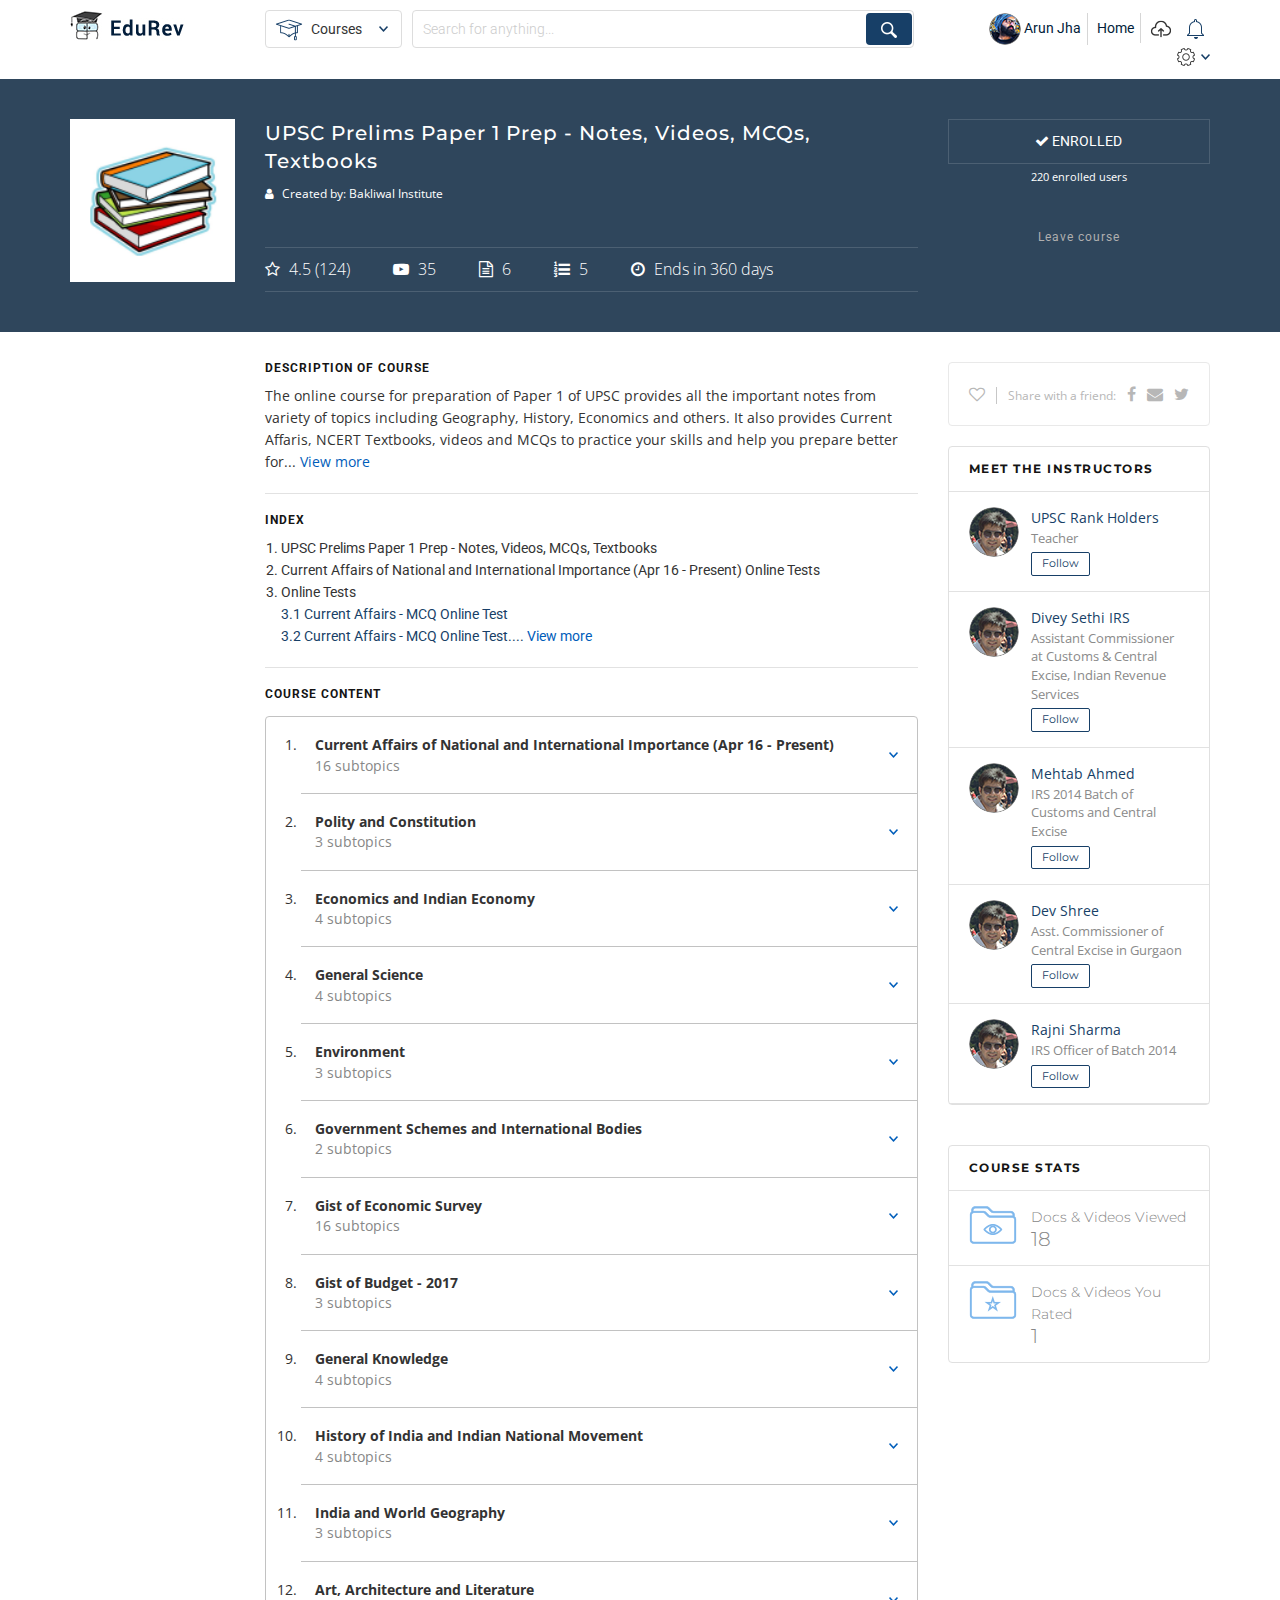
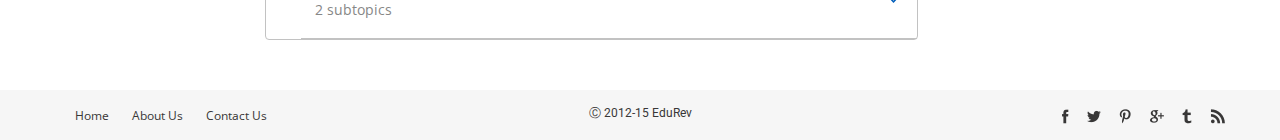
==== 2.1.html @ 6430cc56 "first upload" ====
<!DOCTYPE html>
<html lang="en">
  <head>
    <meta charset="utf-8">
    <meta http-equiv="X-UA-Compatible" content="IE=edge">
    <meta name="viewport" content="width=device-width, initial-scale=1">
    <title>Welcome to Edurev</title>

    <link href="https://fonts.googleapis.com/css?family=Montserrat:300,400,500,600,700" rel="stylesheet">
    <link href="https://fonts.googleapis.com/css?family=Roboto:300,400,500,700" rel="stylesheet">
    <link href="https://fonts.googleapis.com/css?family=Open+Sans:300,400,600,700" rel="stylesheet">

    <link href="css/font-awesome.min.css" rel="stylesheet">

    <!-- Bootstrap -->
    <link href="css/bootstrap.min.css" rel="stylesheet">
    <link href="css/style.css" rel="stylesheet">
    <link href="css/innerpage.css" rel="stylesheet">

    <!-- HTML5 Shim and Respond.js IE8 support of HTML5 elements and media queries -->
    <!-- WARNING: Respond.js doesn't work if you view the page via file:// -->
    <!--[if lt IE 9]>
      <script src="https://oss.maxcdn.com/html5shiv/3.7.2/html5shiv.min.js"></script>
      <script src="https://oss.maxcdn.com/respond/1.4.2/respond.min.js"></script>
    <![endif]-->
    <style type="text/css">
      @media (max-width: 767px){
        body { background: #dbe1e7; }
        .ed_main .ed_header {padding: 8px 0px;box-shadow: 0px 2px 3px #ccc;}
        .ed_container { background: #fff; }
      }
    </style>
  </head>
  <body>
    <div class="ed_main">
      <div class="ed_header">
        <div class="container">
          <div class="col-sm-2 col-md-2">
            <a class="ed_clickBtn" onclick="openNav()">
              <span></span>
              <span></span>
              <span></span>
            </a><!--ed_clickBtn-->
            <a href="#"><img src="img/logo.jpg" alt="logo" ></a>
          </div>
          <div class="col-sm-7 col-md-7">
            <div class="courses_dropDown">
            <select>
              <option>Courses</option>
              <option>Courses</option>
              <option>Courses</option>
              <option>Courses</option>
            </select>
            <span class="courses_img"><img src="img/courses-img.png" alt=""></span>
            <input type="" name="" placeholder="Search for anything...">
            <button class="search_btn"><img src="img/search-icon.png" alt=""></button>
            </div><!--courses_dropDown-->
          </div><!--col-sm-7 col-md-7-->
          <div class="col-sm-3 col-md-3">
            <ul class="ed_top_link">
              <li class="mobileDisplay"><a href="#" class="topLinkBorder"><img class="profileIMG" src="img/profile-img.png" alt=""> Arun Jha</a></li>
              <li class="mobileDisplay"><a href="#" class="topLinkBorder">Home</a></li>
              <li><a href="#"><img src="img/upload-img.png" alt=""></a></li>
              <li><a href="#"><img src="img/notification-img.png" alt=""></a></li>
              <li class="mobileDisplay"><a href="#" style="padding-right: 0px;"><img src="img/setting-img.png" alt=""></a></li>
            </ul>
          </div><!--col-sm-3 col-md-3-->
        </div><!--container-->


      </div><!--ed_header end-->
      <div class="ed_container">
        <div class="ed_innerBox">
          <div class="container">
            <div class="col-xs-5 col-sm-2 col-md-2">
              <div class="img_box">
                <img src="img/innerpage/book-img.png" alt="">
              </div>
            </div><!--col-sm-2 col-md-2-->
            <div class="col-sm-7 col-md-7">
              <div class="contantBox">
                 <h2>UPSC Prelims Paper 1 Prep - Notes, Videos, MCQs, Textbooks</h2>
                 <span class="font12"><i class="fa fa-user userIcon" aria-hidden="true"></i> Created by: Bakliwal Institute</span>
                 <ul class="ratingTimeList">
                   <li><i class="fa fa-star-o listIcon" aria-hidden="true"></i> 4.5 (124)</li>
                   <li><i class="fa fa-youtube-play listIcon" aria-hidden="true"></i> 35</li>
                   <li><i class="fa fa-file-text-o listIcon" aria-hidden="true"></i> 6</li>
                   <li><i class="fa fa-list-ol listIcon" aria-hidden="true"></i> 5</li>
                   <li><i class="fa fa-clock-o listIcon" aria-hidden="true"></i> Ends in 360 days</li>
                 </ul>
              </div><!--contantBox-->
            </div><!--col-sm-7 col-md-7-->
            <div class="col-sm-3 col-md-3 hideBox">
              <div class="enrolledBtn">
                <i class="fa fa-check" aria-hidden="true"></i> Enrolled
              </div>
              <span class="font11">220 enrolled users</span>
              <span class="leaveCourse">Leave course</span>
            </div><!--col-sm-3 col-md-3-->
            </div><!--container-->
        </div><!--ed_innerBox-->
        <div class="container">
          <div class="col-sm-2 col-md-2">
            <div class="ed_left_menu sidenav innerpageNav" id="mySidenav">
              <a href="javascript:void(0)" class="closebtn" onclick="closeNav()">&times;</a>
              <div class="left_profile">
                <span><img class="profileIMG" src="img/profile-img.png" alt=""></span>
                <span class="profile_name">Arun Jha</span>
              </div>
              <ul class="ed_left_link">
                <li><a href="#"><span><img src="img/lfticon01.png" alt=""></span> Feed</a></li>
                <li><a href="#"><span><img src="img/lfticon02.png" alt=""></span> My Courses</a></li>
                <li><a href="#"><span><img src="img/lfticon03.png" alt=""></span> Discuss</a></li>
              </ul>
              <ul class="ed_left_link">
                <li><a href="#"><span><img src="img/lfticon04.png" alt=""></span> Level 20</a></li>
                <li><a href="#"><span><img src="img/lfticon05.png" alt=""></span> Leader Board</a></li>
              </ul>
              <ul class="ed_left_link">
                <li><a href="#"><span><img src="img/lfticon06.png" alt=""></span> Create a Courses</a></li>
              </ul>
            </div>
          </div>
          <div class="col-sm-7 col-md-7">
            <div class="ed_mid_box">
              <h4>Description of Course</h4>
              <p>The online course for preparation of Paper 1 of UPSC provides all the important notes from variety of
topics including Geography, History, Economics and others. It also provides Current Affaris, NCERT
Textbooks, videos and MCQs to practice your skills and help you prepare better for... <a href="" class="ViewMore"> View more</a></p>
            <div class="lineBox2"></div><!--lineBox-->
            <h4>Index</h4>
            <ol class="listing">
              <li>UPSC Prelims Paper 1 Prep - Notes, Videos, MCQs, Textbooks</li>
              <li>Current Affairs of National and International Importance (Apr 16 - Present) Online Tests</li>
              <li>Online Tests
                  <ul>
                    <li>3.1 Current Affairs - MCQ Online Test</li>
                    <Li>3.2 Current Affairs - MCQ Online Test.... <a href="" class="ViewMore"> View more</a></Li>
                  </ul>
              </li>
            </ol>
            <div class="lineBox2"></div><!--lineBox-->
            <h4>Course content</h4>
            <ol class="course_content">
              <li>
                <h5 class="accordion">Current Affairs of National and International Importance (Apr 16 - Present) <span>16 subtopics</span></h5>
                <ul class="panel">
                  <li>
                    <h5>Current Affairs of National and International Importance (Apr 16 - Present) <span>16 subtopics</span></h5>
                  </li>
                  <li>
                    <h5>Current Affairs of National and International Importance (Apr 16 - Present) <span>16 subtopics</span></h5>
                  </li>
                  <li>
                    <h5>Current Affairs of National and International Importance (Apr 16 - Present) <span>16 subtopics</span></h5>
                  </li>
                  <li>
                    <h5>Current Affairs of National and International Importance (Apr 16 - Present) <span>16 subtopics</span></h5>
                  </li>
                </ul>  
                         
              </li>
              <li>
                <h5 class="accordion">Polity and Constitution <span>3 subtopics</span></h5>
                <ul class="panel">
                  <li>
                    <h5>Polity and Constitution <span>3 subtopics</span></h5>
                  </li>
                  <li>
                    <h5>Polity and Constitution <span>3 subtopics</span></h5>
                  </li>
                  <li>
                    <h5>Polity and Constitution <span>3 subtopics</span></h5>
                  </li>
                </ul>  
                
              </li>
              <li>
                <h5 class="accordion">Economics and Indian Economy <span>4 subtopics</span></h5>
                <ul class="panel">
                  <li>
                    <h5>Economics and Indian Economy <span>4 subtopics</span></h5>
                  </li>
                  <li>
                    <h5>Economics and Indian Economy <span>4 subtopics</span></h5>
                  </li>
                  <li>
                    <h5>Economics and Indian Economy <span>4 subtopics</span></h5>
                  </li>
                  <li>
                    <h5>Economics and Indian Economy <span>4 subtopics</span></h5>
                  </li>
                </ul>  
              </li>
              <li>
                <h5 class="accordion">General Science <span>4 subtopics</span></h5>
                
                <ul class="panel">
                  <li>
                    <h5>General Science <span>4 subtopics</span></h5>
                  </li>
                  <li>
                    <h5>General Science <span>4 subtopics</span></h5>
                  </li>
                  <li>
                    <h5>General Science <span>4 subtopics</span></h5>
                  </li>
                  <li>
                    <h5>General Science <span>4 subtopics</span></h5>
                  </li>
                </ul>  
              </li>
              <li>
                <h5 class="accordion">Environment <span>3 subtopics</span></h5>
                
                <ul class="panel">
                  <li>
                    <h5>Environment <span>3 subtopics</span></h5>
                  </li>
                  <li>
                    <h5>Environment <span>3 subtopics</span></h5>
                  </li>
                  <li>
                    <h5>Environment <span>3 subtopics</span></h5>
                  </li>
                  
                </ul>  
              </li>
              <li>
                <h5 class="accordion">Government Schemes and International Bodies <span>2 subtopics</span></h5>
                
                <ul class="panel">
                  <li>
                    <h5>Government Schemes and International Bodies <span>2 subtopics</span></h5>
                  </li>
                  <li>
                    <h5>Government Schemes and International Bodies <span>2 subtopics</span></h5>
                  </li>
                  
                  
                </ul>  
              </li>
              <li>
                <h5 class="accordion">Gist of Economic Survey <span>16 subtopics</span></h5>
                
                <ul class="panel">
                  <li>
                    <h5>Gist of Economic Survey <span>16 subtopics</span></h5>
                  </li>
                  <li>
                    <h5>Gist of Economic Survey <span>16 subtopics</span></h5>
                  </li>
                  
                </ul> 
              </li>
              <li>
                <h5 class="accordion">Gist of Budget - 2017 <span>3 subtopics</span></h5>
                
                <ul class="panel">
                  <li>
                    <h5>Gist of Budget - 2017 <span>3 subtopics</span></h5>
                  </li>
                  <li>
                    <h5>Gist of Budget - 2017 <span>3 subtopics</span></h5>
                  </li>
                  <li>
                    <h5>Gist of Budget - 2017 <span>3 subtopics</span></h5>
                  </li>
                  
                </ul> 
              </li>
              <li>
                <h5 class="accordion">General Knowledge <span>4 subtopics</span></h5>
                <ul class="panel">
                  <li>
                    <h5>General Knowledge <span>4 subtopics</span></h5>
                  </li>
                  <li>
                    <h5>General Knowledge <span>4 subtopics</span></h5>
                  </li>
                  <li>
                    <h5>General Knowledge <span>4 subtopics</span></h5>
                  </li>
                  <li>
                    <h5>General Knowledge <span>4 subtopics</span></h5>
                  </li>
                  
                </ul> 
              </li>
              <li>
                <h5 class="accordion">History of India and Indian National Movement <span>4 subtopics</span></h5>
                <ul class="panel">
                  <li>
                    <h5>History of India and Indian National Movement <span>4 subtopics</span></h5>
                  </li>
                  <li>
                    <h5>History of India and Indian National Movement <span>4 subtopics</span></h5>
                  </li>
                  <li>
                    <h5>History of India and Indian National Movement <span>4 subtopics</span></h5>
                  </li>
                  <li>
                    <h5>History of India and Indian National Movement <span>4 subtopics</span></h5>
                  </li>
                  
                </ul> 
              </li>
              <li>
                <h5 class="accordion">India and World Geography <span>3 subtopics</span></h5>
                <ul class="panel">
                  <li>
                    <h5>India and World Geography <span>3 subtopics</span></h5>
                  </li>
                  <li>
                    <h5>India and World Geography <span>3 subtopics</span></h5>
                  </li>
                  <li>
                    <h5>India and World Geography <span>3 subtopics</span></h5>
                  </li>
                  
                </ul> 
              </li>
              <li>
                <h5 class="accordion">Art, Architecture and Literature <span>2 subtopics</span></h5>
                <ul class="panel">
                  <li>
                    <h5>Art, Architecture and Literature <span>2 subtopics</span></h5>
                  </li>
                  <li>
                    <h5>Art, Architecture and Literature <span>2 subtopics</span></h5>
                  </li>
                  
                </ul> 
              </li>
              
            </ol>

            </div><!--ed_mid_box-->
          </div><!--col-sm-7 col-md-7-->
          <div class="col-sm-3 col-md-3">
            <div class="ed_rgt_box">
              <ul class="share_box">
                <li><a href="#"><i class="fa fa-heart-o" aria-hidden="true"></i></a></li>
                <li><span></span></li>
                <li>Share with a friend:</li>
                <li><a href="#"><i class="fa fa-facebook" aria-hidden="true"></i></a></li>
                <li><a href="#"><i class="fa fa-envelope" aria-hidden="true"></i></a></li>
                <li><a href="#"><i class="fa fa-twitter" aria-hidden="true"></i></a></li>
              </ul><!--share_box-->
              <div class="people_box">
                <h3>Meet the Instructors</h3>
                <div class="lineBox" style="margin-top: 0px;"></div><!--lineBox-->
                <div class="row people_boxIn">
                  <div class="col-xs-2 col-sm-3 col-md-3">
                    <span class="people_img"><img src="img/people.png" alt=""></span>
                  </div>
                  <div class="col-xs-10 col-sm-9 col-md-9">
                    <p>UPSC Rank Holders</p>
                    <span>Teacher</span>
                    <button class="smallBtn backNone" type="button">Follow</button>
                  </div>
                </div><!--row people_boxIn-->
                <div class="lineBox"></div><!--lineBox-->

                <div class="row people_boxIn">
                  <div class="col-xs-2 col-sm-3 col-md-3">
                    <span class="people_img"><img src="img/people.png" alt=""></span>
                  </div>
                  <div class="col-xs-10 col-sm-9 col-md-9">
                    <p>Divey Sethi IRS</p>
                    <span>Assistant Commissioner at
Customs & Central Excise,
Indian Revenue Services</span>
                    <button class="smallBtn backNone" type="button">Follow</button>
                  </div>
                </div><!--row people_boxIn-->
                <div class="lineBox"></div><!--lineBox-->

                <div class="row people_boxIn">
                  <div class="col-xs-2 col-sm-3 col-md-3">
                    <span class="people_img"><img src="img/people.png" alt=""></span>
                  </div>
                  <div class="col-xs-10 col-sm-9 col-md-9">
                    <p>Mehtab Ahmed</p>
                    <span>IRS 2014 Batch of Customs and Central Excise</span>
                    <button class="smallBtn backNone" type="button">Follow</button>
                  </div>
                </div><!--row people_boxIn-->
                <div class="lineBox"></div><!--lineBox-->

                <div class="row people_boxIn">
                  <div class="col-xs-2 col-sm-3 col-md-3">
                    <span class="people_img"><img src="img/people.png" alt=""></span>
                  </div>
                  <div class="col-xs-10 col-sm-9 col-md-9">
                    <p>Dev Shree</p>
                    <span>Asst. Commissioner of
Central Excise in Gurgaon</span>
                    <button class="smallBtn backNone" type="button">Follow</button>
                  </div>
                </div><!--row people_boxIn-->
                <div class="lineBox"></div><!--lineBox-->

                <div class="row people_boxIn">
                  <div class="col-xs-2 col-sm-3 col-md-3">
                    <span class="people_img"><img src="img/people.png" alt=""></span>
                  </div>
                  <div class="col-xs-10 col-sm-9 col-md-9">
                    <p>Rajni Sharma</p>
                    <span>IRS Officer of Batch 2014</span>
                    <button class="smallBtn backNone" type="button">Follow</button>
                  </div>
                </div><!--row people_boxIn-->
                <div class="lineBox"></div><!--lineBox-->

              </div><!--people_box-->
              <div class="stats_box">
                <h3>Course stats</h3>
                <div class="lineBox" style="margin-top: 0px;"></div><!--lineBox-->
                <div class="row statsList">
                  <div class="col-xs-2 col-sm-3 col-md-3">
                    <img src="img/innerpage/icon04.png" alt="">
                  </div>
                  <div class="col-xs-10 col-sm-9 col-md-9">
                    <p>Docs & Videos Viewed<span> 18</span></p>
                  </div>
                </div><!--row-->
                <div class="lineBox"></div><!--lineBox-->
                <div class="row statsList">
                  <div class="col-xs-2 col-sm-3 col-md-3">
                    <img src="img/innerpage/icon05.png" alt="">
                  </div>
                  <div class="col-xs-10 col-sm-9 col-md-9">
                    <p>Docs & Videos You Rated <span>1</span></p>
                  </div>
                </div><!--row-->
               
              </div><!--stats_box-->

              
            </div><!--ed_rgt_box-->
          </div><!--col-sm-3 col-md-3-->
        </div><!--container-->
        <div class="ed_footer">
          <div class="container">
          <div class="row">
            <div class="col-sm-4 col-md-4">
              <ul class="ed_footer_link">
                <li><a href="#">Home</a></li>
                <li><a href="#">About Us</a></li>
                <li><a href="#">Contact Us</a></li>
              </ul>
            </div>
            <div class="col-sm-4 col-md-4">
              <span class="ed_copyright">&#9400; 2012-15 EduRev</span>
            </div>
            <div class="col-sm-4 col-md-4">
              <ul class="ed_social_icon">
                <li><a href="#"><img src="img/fb.png" alt=""></a></li>
                <li><a href="#"><img src="img/tw.png" alt=""></a></li>
                <li><a href="#"><img src="img/pt.png" alt=""></a></li>
                <li><a href="#"><img src="img/gp.png" alt=""></a></li>
                <li><a href="#"><img src="img/tr.png" alt=""></a></li>
                <li><a href="#"><img src="img/bl.png" alt=""></a></li>
              </ul>
            </div>
          </div><!--row-->
          </div><!--container-->
        </div><!--ed_footer-->
      </div><!--ed_container end-->
    </div><!--ed_main end-->

    <!-- jQuery (necessary for Bootstrap's JavaScript plugins) -->
    <script src="js/jquery.min.js"></script>
    <!-- Include all compiled plugins (below), or include individual files as needed -->
    <script src="js/custom.js"></script>



  </body>
</html>
---- css/style.css ----
h1, h2, h3, h4, h5, h6, ul, ol, p { display: block; margin: 0px; padding: 0px; }

ul { list-style: none; }

h2 {font-family: 'Montserrat', sans-serif;}
p { font-size: 14px; color: #333; line-height: 20px; font-weight: 400; }

body { margin: 0px; padding: 0px; font-family: 'Roboto', sans-serif; font-weight: 400; }
 a:hover, button:hover {-webkit-transition: background-color 300ms linear, color 300ms linear;-moz-transition: background-color 300ms linear, color 300ms linear;-o-transition: background-color 300ms linear, color 300ms linear;-ms-transition: background-color 300ms linear, color 300ms linear;transition: background-color 300ms linear, color 300ms linear;}
.ed_main { display: block; margin: 0; }
.ed_main .ed_header { display: block; margin: 0 0 35px 0; padding: 10px 0px; box-shadow: 0px 1px 1px #ececec; }
.ed_main .ed_header .courses_dropDown { display: block;position: relative;  }
.ed_main .ed_header .courses_dropDown select { border: 1px solid #ddd; border-radius: 4px; width: 21%; height: 38px;
background:url(../img/dropdown-arrow.png) no-repeat 90% center #fff; padding-left: 45px;padding-right: 25px;
outline: 0; -webkit-appearance:none; -o-appearance:none;-moz-appearance:none; display: inline-block; margin-right: 1%; font-weight: 400;cursor: pointer;}
.ed_main .ed_header .courses_dropDown .courses_img { position: absolute; left: 10px; top: 9px; }
.ed_main .ed_header .courses_dropDown input { border: 1px solid #ddd; border-radius: 4px; width: 77%; height: 38px;background:#fff;
display: inline-block; outline: none; padding: 0 10px; font-weight: 300; color: #333; }
.ed_main .ed_header .courses_dropDown .search_btn { border-radius: 4px; background: #173f67; position: absolute; right: 6px; top: 3px; bottom: 3px;
text-align: center;padding: 0 15px;border: none;outline: 0 }
::-webkit-input-placeholder { /* Chrome/Opera/Safari */
  color: #ccc;
}
::-moz-placeholder { /* Firefox 19+ */
  color: #ccc;
}
:-ms-input-placeholder { /* IE 10+ */
  color: #ccc;
}
:-moz-placeholder { /* Firefox 18- */
  color: #ccc;
}
.ed_main .ed_header .ed_top_link { display: block; margin: 0px; padding:3px 0px; list-style: none; text-align: right; }
.ed_main .ed_header .ed_top_link li { display: inline-block;}
.ed_main .ed_header .ed_top_link li a span{ display: inline-block; color: #021d3a;font-size: 18px;vertical-align: middle;}
.ed_main .ed_header .ed_top_link li a span.glyphicon.glyphicon-chevron-down{font-size: 14px;}
.ed_main .ed_header .ed_top_link li a { display: block; padding: 0 6px; text-decoration: none; font-size: 14px;color: #021d3a; }
.topLinkBorder {border-right: 1px solid #d6d6d6; line-height: 30px; }
.profileIMG { width: 32px; height: 32px; border-radius: 100%; }
.left_profile { margin-bottom: 20px; }
.profile_name { display: inline; padding-left: 5px; }
.ed_left_link { display: block; margin: 0px 0 15px 6px; padding: 0px 0 0px 0; list-style: none;}
.ed_left_link li { display: block; padding-bottom: 15px; vertical-align: middle; }
.ed_left_link li a { display: block; font-size: 13px; color: #333;text-decoration: none; }
.ed_left_link li span { width: 18px;margin-right: 15px;display: inline-block;  }
.ed_left_link li img { margin-top: -2px; }
.ed_left_link:last-child { border-bottom: 0px; }

.ed_mid_box { display: block; }
.ed_mid_box .ed_askQuestion { display: block;margin: 0px 0 20px 0; padding: 0px; list-style: none; }
.ed_mid_box .ed_askQuestion li { display: inline-block; margin-right: 5px;color: #878787; font-size: 12px;font-family: 'Montserrat', sans-serif; margin-top: 5px;}
.ed_mid_box .ed_askQuestion li a { display:block; border: 1px solid #e0e0e0; border-radius: 30px; color: #173f67; font-size: 12px;
padding: 3px 10px; line-height: normal; text-decoration: none; } 
.ed_mid_box .ed_askQuestion li a:hover{background: #e9f3fd;color: #2f7cc8;}
.ed_mid_box .ed_askQuestion li.active a {background: #e9f3fd; color: #2f7cc8; }
.ed_mid_box .question_box_input { border:0PX; font-size: 18px; color: #b9b9b9; font-family: 'Montserrat', sans-serif; font-weight: 400;
outline: 0; }

.lineBox {height: 1px; background: #e2e2e2; display: block; }
.hdnBox { color: #878787; font-size: 12px; padding: 20px 0px; display: block;font-family: 'Montserrat', sans-serif; 
font-weight: 600; text-transform: uppercase; letter-spacing:2px; }

.box_block { border: 1px solid #e0e0e0; padding: 20px; border-radius: 4px; margin-bottom: 10px; }
.box_block h2 { font-size: 18px;color: #021d3a;font-family: 'Montserrat', sans-serif; font-weight: 600;line-height: 28px; padding-bottom: 15px;  }
.box_block .nextScheduleText {display: block; font-size: 13px; color: #878787;padding-bottom: 10px; }
.box_block .docList { margin: 0px; }
.box_block .docList li { display: block; line-height: 28px; font-size: 14px; }
.box_block .docList li span { color: #173f67;}
.box_block .docList li strong {display: inline-block; color: #333; width: 40px;  }
.box_block .docList li img { width: 12px; margin-right: 10px; }
.progress-per { position: absolute;right: 10px;top: 5px; font-size: 13px; color: #333; }
.progress { width: 80%; height: 7px; margin-top: 10px; }
.show_more {width: 100%; background: #f7f7f7; cursor: pointer; outline: 0; margin-bottom: 10px; font-size: 11px; text-transform: uppercase;
color: #021d3a; text-align: center; display: block;font-weight: 600; font-family: 'Montserrat', sans-serif; border:1px solid #e4e4e4;
 border-radius: 4px; padding: 15px; text-decoration: none; }
.show_more a {color: #021d3a;text-decoration: none;}
.show_more:hover {color: #021d3a; text-decoration: none;}  


.box_block .update_hdn { display: block; margin-bottom: 10px; }
.box_block .update_hdn .update_icon { display:inline-block; border:1px solid #8c8c8c; border-radius: 100%;padding: 4px;
margin-right: 5px; vertical-align: top; float: left;}
.box_block .update_hdn .update_pro { display:inline-block; border-radius: 100%;
margin-right: 5px; vertical-align: top; }
.box_block .update_hdn .update_text { font-size: 13px; color: #a2a2a2;text-indent: 0px; display: inline;vertical-align: top;
font-family: 'Open Sans', sans-serif; line-height: 16px;}
.box_block .update_hdn .update_text span { color: #021d3a; }
.box_block .update_hdn .update_text2 { font-size: 13px; line-height: 16px; color: #878787;text-indent: 0px; display: inline-block;
vertical-align: top; font-family: 'Open Sans', sans-serif; }
.box_block .update_hdn .update_text2 span { color: #333; font-size: 14px; }
.box_block .likeUnlikeBox { margin:10px 0 15px 0px; }
.box_block .likeUnlikeBox li {display: inline-block; vertical-align: middle; padding-right: 40px; }
.box_block .likeUnlikeBox li img { margin-right: 5px; }
.box_block .likeUnlikeBox li  a { display: block; font-size: 13px; color: #333; font-weight: 600; text-decoration: none; }
.box_block .writeAanswer { display: block; background: #f4f4f4; padding: 10px;margin: 0 -20px; }
.box_block .writeAanswer input { background:url(../img/profile-img2.png) 10px center no-repeat #fff; border-radius: 4px; 
border:1px solid #e4e4e4; width: 100%; min-height: 40px; padding-left: 45px; outline: 0; }

.box_block .document_iconBox { width: 98px; height: 98px; display: block; text-align: center;margin-right: 20px; margin-bottom: 25px; }
.box_block .document_iconBox img { width: 98px; height: 98px; border:1px solid #dddddd;   }
.mar10 { margin-top: 20px; display: block; }
.marrgt10 { margin-right: 10px; padding-bottom: 10px; }
.marrgt8 { margin-right: 10px;  }
.marrgt20 { margin-right: 20px!important; }
.inBox { padding-left: 10px; }
.paddBot { padding-bottom: 0px; }
.midAlign { vertical-align: middle; padding-bottom: 5px; }

.ed_rgt_box { display: block; }
.ed_rgt_box .improveProfile { border: 1px solid #e0e0e0; padding: 10px ; border-radius: 4px; margin-bottom: 40px; position: relative; }
.ed_rgt_box .improveProfile .improveHdn { font-size: 14px; color: #333; font-weight: 500; }
.ed_rgt_box .improveProfile .progress-per { position: absolute;right: 0px;top: 3px; font-size: 13px !important; color: #333!important; }
.ed_rgt_box .improveProfile .progress { margin-top: 8px; }
.ed_rgt_box .improveProfile .progress-bar-success { background-color: #333; }
.ed_rgt_box .improveProfile .documentList { display: block; }
.ed_rgt_box .improveProfile .documentList li { display: block; font-size: 13px; color: #878787; font-weight: 300; line-height: 26px; }
.ed_rgt_box .improveProfile .documentList li img { width: 18px; margin-right: 10px; }
.ed_rgt_box .improveProfile .crossBox {display: block; width: 20px; text-align: center; font-size: 14px; color: #c5c3c2; 
position: absolute;top: -6px; padding: 5px; right: 0;cursor: pointer; text-decoration: none; }

.ed_rgt_box .stats_box {border: 1px solid #e0e0e0; border-radius: 4px; margin-bottom: 40px; position: relative;}
h3 { font-size: 12px; color: #141414; text-transform: uppercase;font-weight: bold; padding: 15px 20px;
font-family: 'Montserrat', sans-serif; letter-spacing: 1.5px; }

.ed_rgt_box .stats_box .statsList { padding: 15px 20px; }
.ed_rgt_box .stats_box .statsList p { font-size: 14px; color: #878787; font-weight: 300;  display: inline-block; font-family: 'Montserrat', sans-serif;
 vertical-align: middle; }
.ed_rgt_box .stats_box .statsList p span { display:block; font-size: 20px; color: #878787; }
.ed_rgt_box .stats_box .lineBox { margin: 0px 0px; }
.btn_box { padding:10px 20px 0 20px; }
.ed_rgt_box .show_more { font-size: 11px; color: #878787; font-weight: 400;  }

.ed_rgt_box .recommended_box { display: block;border: 1px solid #e0e0e0; border-radius: 4px; margin-bottom: 40px; position: relative;  }
.ed_rgt_box .recommended_box .recommendedList { list-style: none; border-bottom: 1px solid #e0e0e0; padding: 15px 20px; }
.ed_rgt_box .recommended_box .recommendedList li { display: block;font-size: 14px;color: #173f67;font-family: 'Open Sans', sans-serif; line-height: 22px; }
.ed_rgt_box .recommended_box .recommendedList li p { display: inline-block;font-size: 13px;color: #8a8a8a;  margin-right: 20px; }
.ed_rgt_box .recommended_box .recommendedList li img { margin-right: 5px; }
.ed_rgt_box .recommended_box .recommendedList li span { position: relative;left: 0; top: 2px; }
.ed_rgt_box .recommended_box .recommendedList:last-child { border-bottom: 0; }

.ed_rgt_box .people_box { display: block;border: 1px solid #e0e0e0; border-radius: 4px; margin-bottom: 40px; position: relative;  }
.ed_rgt_box .people_boxIn { display: block; padding: 15px 20px; }
.ed_rgt_box .people_boxIn .people_img { display: block; text-align: center; }
.ed_rgt_box .people_boxIn .people_img img { width: 50px; height: 50px; border-radius: 100%; }
.ed_rgt_box .people_boxIn p { color: #173f67; font-size: 14px;font-family: 'Open Sans', sans-serif; }
.ed_rgt_box .people_boxIn span { color: #8a8a8a; font-size: 13px; display: block;font-family: 'Open Sans', sans-serif; padding-bottom: 5px; }
.smallBtn { font-size: 11px; color: #fff; background: #173f67; text-align: center; padding: 3px 10px;font-family: 'Montserrat', sans-serif;
border:0px; border-radius: 2px; }
button.smallBtn:hover{background: #052b50;}
.mobileDisplay { display: block; }
.rankHolder { position: relative; top: -3px; }
.controlText { position: relative; top: 2px; }

.ed_footer { display: block; background: #f6f6f6; padding: 15px; margin-top: 50px; }
.ed_footer .ed_footer_link { display: block;list-style: none; }
.ed_footer .ed_footer_link li { display: inline-block; }
.ed_footer .ed_footer_link li a { display:block; font-size: 12px; color: #383737; padding-left: 20px;font-family: 'Open Sans', sans-serif;
outline: 0; }

.ed_footer .ed_social_icon { display: block;list-style: none; text-align: right; }
.ed_footer .ed_social_icon li { display: inline-block; }
.ed_footer .ed_social_icon li a { display:block; font-size: 12px; color: #383737; padding-left: 15px; outline: 0; }
.ed_copyright { display: block;text-align: center;font-size: 12px; color: #383737; }


.ed_clickBtn { display: none;  }
.closebtn { display: none; }

@media (max-width: 1200px){
  .container{width: auto!important;}
}
@media (max-width: 768px){
 .ed_left_link {border-bottom: 1px solid #e0e0e0; }
#opacityBody{display:none;position: fixed;background-color: #000;width: 100%;height: 100%;top: 0;bottom: 0;left: 0;right: 0;opacity: 0.7;}
.ed_header .col-sm-2.col-md-2 { border-bottom:1px solid #e0e0e0;margin: 0 0 8px 0px; padding-bottom: 8px; }
.mobileDisplay { display: none !important; }
.ed_main .ed_header .ed_top_link { position: absolute; top: -84px; right: 10px; }
.ed_main .ed_header .courses_dropDown .courses_img { display: none;}
.ed_main .ed_header .courses_dropDown select { padding-left: 10px; width: 24%; } 
.ed_main .ed_header .courses_dropDown input { width: 74%; }
.ed_main .ed_header .courses_dropDown .search_btn { right: 3px; }
.ed_main .ed_header { padding: 8px 0px; box-shadow: 0px 2px 3px #ececec; }
.box_block { padding: 15px 15px 0 15px; }
.ed_mid_box .ed_askQuestion li { margin-bottom: 8px; }
.progress-per { right: 10px; top: -5px; }
.progress { width: 90%; }
.box_block .likeUnlikeBox li { padding-right: 20px; }
.marrgt20 { margin-right: 5px !important; }
.inBox { margin-bottom: 10px; }
.box_block .writeAanswer { margin: 0 -15px; }
.ed_rgt_box .improveProfile .progress-per { right: 14px; top: -4px; }
.ed_footer .ed_footer_link { text-align: center; padding-bottom: 10px; }
.ed_footer .ed_social_icon { text-align: center; }
.ed_copyright { margin-bottom: 10px; }
.ed_mid_box .question_box_input { margin-bottom: 10px; }
.ed_clickBtn { display: block;width: 25px; float: left; cursor: pointer; margin-top: 7px; margin-right: 10px; }
.ed_clickBtn span { height: 2px; display: block;background: #173f67; margin-bottom: 5px; }
.closebtn { display: block; }
.ed_left_link li a { color: #ddd; padding-left: 15px; }
.left_profile { margin-left: 15px; margin-bottom: 30px; }
.profile_name {color: #fff;}
.ed_left_link { margin-left: 0;border-bottom:1px solid #254e77; }
.sidenav {
    height: 100%;
    width: 0;
    position: fixed;
    z-index: 1;
    top: 0;
    left: 0;
    background-color: #173f67;
    overflow-x: hidden;
    transition: ease;
    padding-top: 60px;
}



.sidenav .closebtn {
    position: absolute;
    top: 8px;
    right: 15px;
   color: #ddd; text-decoration: none;
    height: 20px;
    width: 20px;
    font-size: 25px;
}
.sidenav a.closebtn:hover {color: #f6f6f6;transition: color 0.5s ease;}
.box_block .document_iconBox { width: 70px; height: 70px; display: block; text-align: center;margin-right: 20px; margin-bottom: 25px; }
.box_block .document_iconBox img { width: 70px; height: 70px; border:1px solid #dddddd;   }
.row.people_boxIn div{padding: 0px;}

}

@media(max-width: 390px){
  .ed_main .ed_header .courses_dropDown input { width: 73%; }

}
@media(max-width: 992px){
  .ed_main .ed_header .courses_dropDown input{    width: 72%;}
}
@media screen and (max-width: 860px) and (min-width: 768px) {
  .ed_left_link li span{margin-right: 2px;}
  .row.statsList .col-xs-3 img{width: 33px;}
}

/* Modal CSS */
#myModal.edurevModal .mText{font-size: 14px;font-family: 'Montserrat', sans-serif;font-weight: 500;margin-bottom: 15px;}
#myModal.edurevModal .mBlurText{
    font-size: 18px;
    color: #b9b9b9;
    font-family: 'Montserrat', sans-serif;
    font-weight: 400;
    outline: 0;
  }
#myModal.edurevModal .modal-header{border-bottom: none;}
#myModal.edurevModal .modal-footer{border-top: none;text-align: center;}
#myModal.edurevModal .modal-body{border-top: 1px solid #e5e5e5;margin-top: 50px;}
#myModal.edurevModal .submitButton{
font-size: 16px;
    color: #fff;
    background: #173f67;
    text-align: center;
    padding: 10px 40px;
    font-family: 'Montserrat', sans-serif;
    border: 0px;
    border-radius: 2px;
    font-weight: 500;
    border-radius: 5px;
  }

       /* End Modal CSS */
  
   
    #noti_Counter {
        display:block;
        position:absolute;
        background:#E1141E;
        color:#FFF;
        font-size:12px;
        font-weight:normal;
        padding:1px 3px;
        margin:-8px 0 0 25px;
        border-radius:2px;
        -moz-border-radius:2px; 
        -webkit-border-radius:2px;
        z-index:1;
    }
        
    /* THE NOTIFICAIONS WINDOW. THIS REMAINS HIDDEN WHEN THE PAGE LOADS. */
    #notifications {
        display:none;
        width:430px;
        position:absolute;
        top:48px;
        left:0;
        background:#FFF;
        border:solid 1px rgba(100, 100, 100, .20);
        -webkit-box-shadow:0 3px 8px rgba(0, 0, 0, .20);
        z-index: 1;
    }
    /* AN ARROW LIKE STRUCTURE JUST OVER THE NOTIFICATIONS WINDOW */
    #notifications:before {         
        content: '';
        display:block;
        width:0;
        height:0;
        color:transparent;
        border:10px solid #CCC;
        border-color:transparent transparent #FFF;
        margin-top:-20px;
        margin-left: 304px;
    }
        
   
        
    .seeAll {
        background:#F6F7F8;
        padding:8px;
        font-size:12px;
        font-weight:bold;
        border-top:solid 1px rgba(100, 100, 100, .30);
        text-align:center;
    }
    .seeAll a {
        color:#3b5998;
    }
    .seeAll a:hover {
        background:#F6F7F8;
        color:#3b5998;
        text-decoration:underline;
    }

 #noti_Container #notifications .notificationBody div{float: left;font-family: 'Montserrat', sans-serif;font-size: 12px;padding: 5px;}
 #noti_Container #notifications .notificationBody div.notificationCentH{border-bottom: 1pt solid #878787;border-left: 1pt solid #878787; }
---- css/innerpage.css ----
.ed_innerBox { display: block; background: #2f465c; min-height: 220px; margin-top: -35px; margin-bottom: 30px; padding: 40px 0px; }
.ed_innerBox .img_box { background: #fff; padding:20px 10px; text-align: center; }
.ed_innerBox .contantBox { display: block; }
.ed_innerBox .contantBox h2 { display: block; font-size: 20px; line-height: 28px; color: #fff; font-weight: 500; letter-spacing: 1px; padding-bottom: 10px; }
.ed_innerBox .contantBox .font12 { display: block; color: #fff; font-size: 12px; font-family: 'Open Sans', sans-serif;}
.ed_innerBox .contantBox .userIcon { position: relative; margin-right: 5px;  }
.ed_innerBox .contantBox .ratingTimeList { list-style: none; border-top:1px solid #4c6073; border-bottom:1px solid #4c6073; margin:45px 0 0px 0px; }
.ed_innerBox .contantBox .ratingTimeList li { display: inline-block; color: #fff; padding: 10px 0; font-size: 16px; font-family: 'Open Sans', sans-serif;
font-weight: 300; margin-right: 40px; }
.ed_innerBox .ratingTimeList .listIcon { position: relative; margin-right: 5px;  }
.ed_innerBox .enrolledBtn { display: block; border:1px solid #4c6073; padding: 11px 20px; text-align: center; font-size: 14px; 
text-transform: uppercase; color: #fff; min-height: 45px; }

.ed_innerBox .font11 { font-size: 11px; color: #fff; display: block; text-align: center; padding: 5px 0px;font-family: 'Open Sans', sans-serif; }
.ed_innerBox .leaveCourse { font-size: 12px; color: #afafaf; text-align: center; display: block; padding-top: 40px; letter-spacing: 1px; }
.lineBox2 {height: 1px; background: #e2e2e2; display: block; margin: 20px 0px; }
p {font-family: 'Open Sans', sans-serif; line-height: 22px; }
h4 {font-size: 12px; text-transform: uppercase; color: #141414; font-weight: bold; letter-spacing: 1px; padding-bottom: 10px; }

.ed_mid_box .listing { margin-left: 16px; }
.ed_mid_box .listing li { font-size: 14px; color: #333; line-height: 22px; }
.ed_mid_box .listing li>ul>li { color: #173f67; }
.ed_mid_box .course_content { border:1px solid #c2c2c2; margin-top:5px; border-radius: 4px;  }
.ed_mid_box .course_content li { border-bottom:1px solid #c2c2c2; padding: 0px 0px;text-indent: -20px; margin-left: 35px; 
font-family: 'Open Sans', sans-serif; position: relative; }
.ed_mid_box .course_content li h5 {color: #333; font-weight: bold; padding: 20px 30px 20px 30px; text-indent: -16px; }
.ed_mid_box .course_content li span { color: #878787; font-weight: 400;display: block;padding-top: 5px; }
.ed_mid_box .course_content li .arrowBtn { position: absolute; right: 20px; top: 30px; }

.ed_rgt_box .share_box { list-style: none; text-align: center; border:1px solid #e9e9e9; border-radius: 4px; margin-bottom: 20px; padding:20px 0px; }
.ed_rgt_box .share_box li { display: inline-block; color: #b7b7b7; font-size: 12px; padding: 0 4px; font-family: 'Open Sans', sans-serif;  }
.ed_rgt_box .share_box li a { color: #b7b7b7; font-size: 16px; }
.ed_rgt_box .share_box li span {border-right:1px solid #c7c7c7; }

.backNone { background: #fff; border:1px solid #173f67 ;color: #173f67; }
.ViewMore { color: #005dba; }
.innerpageNav { display: none; }
.ed_innerBox .img_box img { width: 100%; }

/* Style the buttons that are used to open and close the accordion panel */
.course_content .accordion {cursor: pointer;width: 100%; text-align: left;border: none;outline: none;transition: 0.4s;
background: url("../img/innerpage/bottArrow.png") 97% center no-repeat; }
/* Style the accordion panel. Note: hidden by default */
.course_content ul.panel { padding: 0 18px 10px 18px; background-color: #f7f7f7; display: none; border:none;margin-bottom: 0px;box-shadow: none; }
.course_content .accordion.active  { background: url("../img/innerpage/bottArrow-up.png") 97% center no-repeat #f7f7f7; }
.ed_mid_box .course_content li ul.panel li span { padding-left: 0px; }
.ed_mid_box .course_content li ul.panel li {border-bottom: 0;  border-top: 1px solid #cecece; margin-left: 0px; }
.ed_mid_box .course_content li ul.panel li h5 {padding: 20px 30px 20px 0px; text-indent: 0px; }

.ed_mid_box .course_content li ul.panel li>ul { padding-left:20px; margin-left:10px;background: url(../img/innerpage/grayLine2.png) repeat-y left top;}
.ed_mid_box .course_content li ul.panel li>ul>li { position: relative; text-indent: 0px; padding: 15px 20px 15px 0; font-size: 14px; color: #173f67;
 border:0px; }
.ed_mid_box .course_content li ul.panel li>ul>li span { color: #173f67; }
.ed_mid_box .course_content li ul.panel li>ul>li .btnn { position: relative; right: 0; float: right; text-align: center; border: 1px solid #173f67;
border-radius: 2px; color: #173f67; font-size: 12px; padding: 2px 5px; width: 100%; text-decoration: none; }
.ed_mid_box .course_content li ul.panel li>ul>li .btnn:hover { background: #173f67; color: #fff; }
.ed_mid_box .course_content li ul.panel li>ul>li strong { height: 10px;
    width: 10px;
    border: 2px solid #f7f7f7;
    border-radius: 100%;
    background: #d1d1d1;
    position: absolute;
    left: -25px;
    top: 25px; }






@media (max-width: 767px){

.innerpageNav { display: block; }
.ed_innerBox { margin-top: 0px; }
.ed_main .ed_header { background: #fff; margin-bottom: 40px; }
.hideBox { display: none; }
.ed_innerBox { padding: 10px 0 20px 0px; background: #fff; }
.ed_innerBox .img_box { margin-top: -30px; border:1px solid #e1e1e1; }
.ed_innerBox .contantBox h2 { color: #141414;font-size: 16px; line-height: 22px; }
.ed_innerBox .contantBox .font12 { color: #333; }
.ed_innerBox .contantBox .ratingTimeList li { color: #333; }
.ed_innerBox .contantBox .ratingTimeList li { margin-right: 50px; font-size: 14px; }
.ed_innerBox .contantBox .ratingTimeList { border-top: 1px solid #e2e2e2 ; border-bottom: 1px solid #e2e2e2;}
.ed_mid_box .course_content li h5 { line-height: 18px; }
.ed_mid_box .course_content li ul.panel li>ul>li span { padding-right: 0px; }
.ed_mid_box .course_content li ul.panel li>ul { padding-left: 10px; }
.ed_mid_box .course_content li ul.panel li>ul>li strong {left: -15px; }
.ed_mid_box .course_content li ul.panel li>ul>li { padding-right: 0px; }
.ed_rgt_box .share_box { margin-top: 20px; }
.ed_rgt_box .people_box { margin-bottom: 20px; }
.ed_innerBox { margin-bottom: 10px; }
}
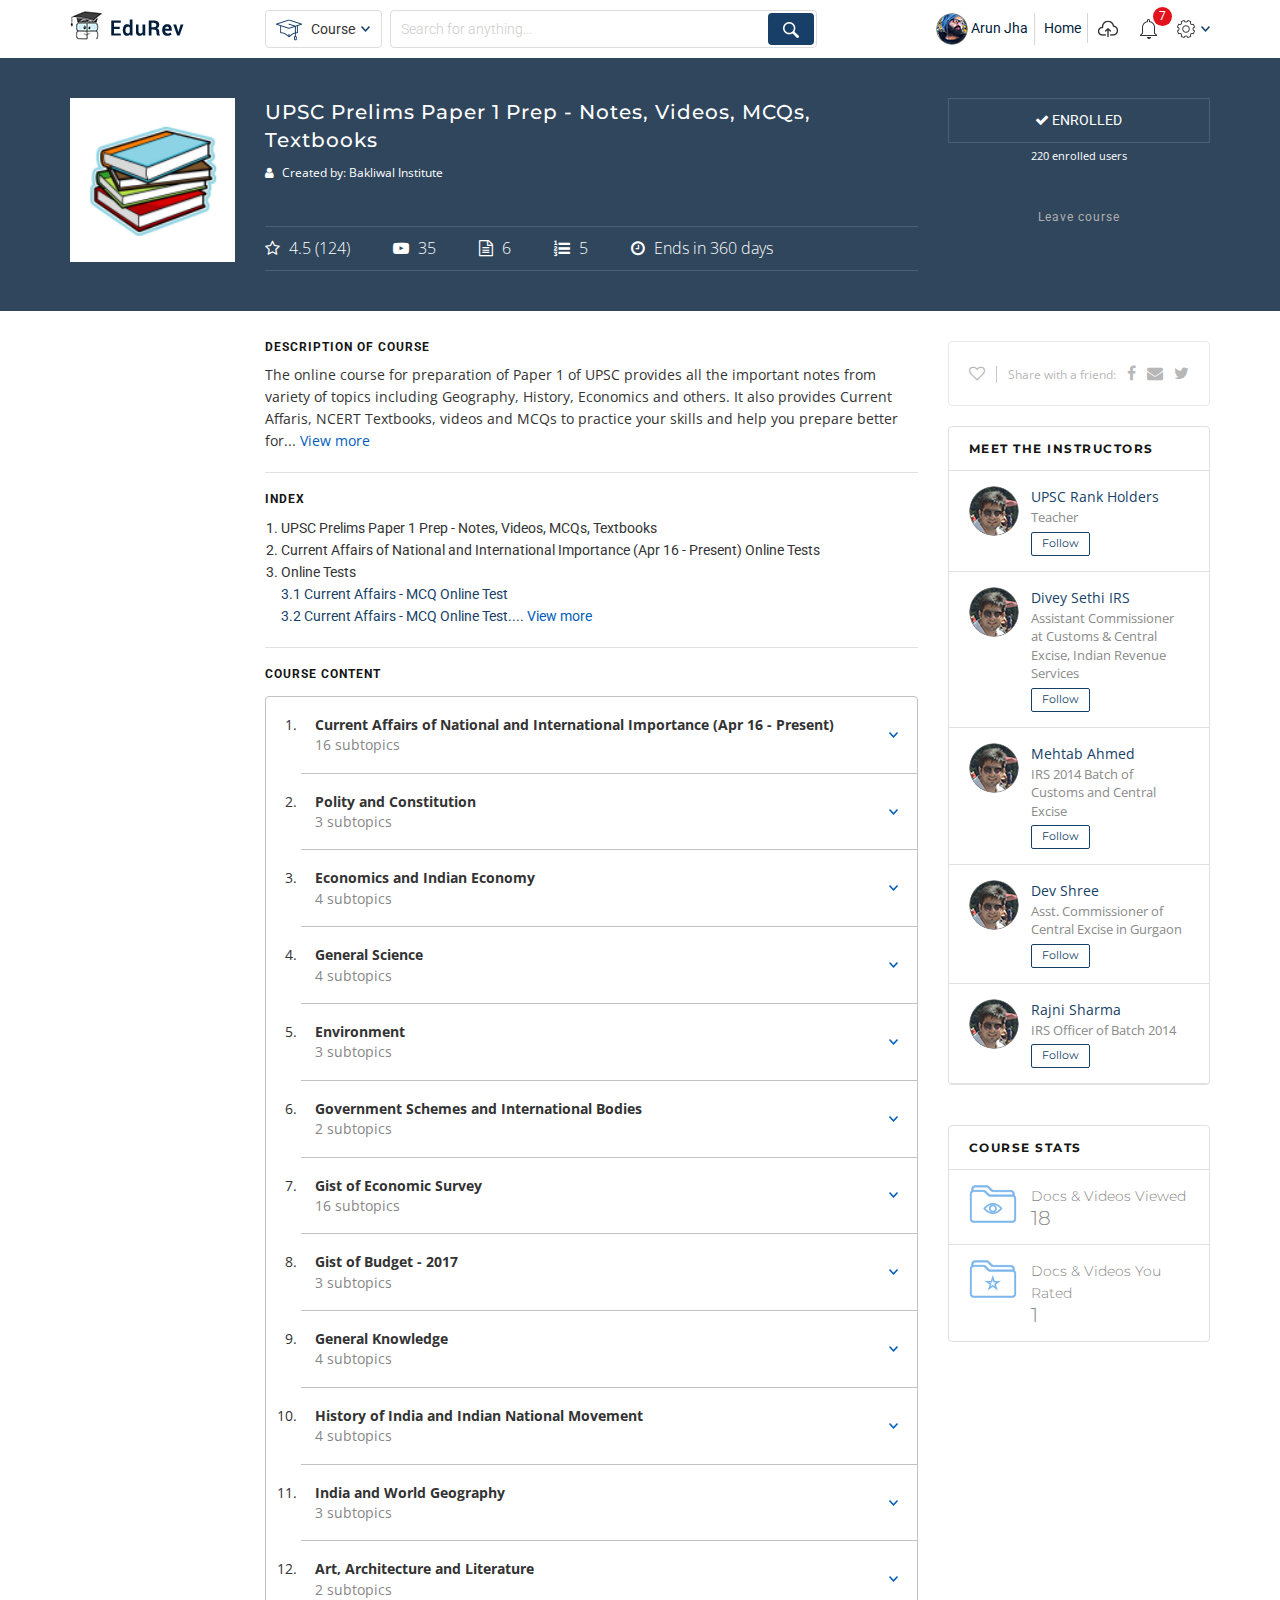
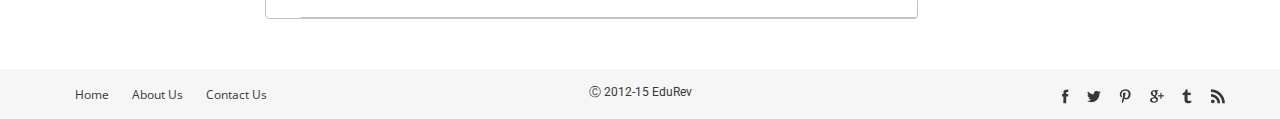
==== commit d3579875: "second submit" ====
--- a/2.1.html
+++ b/2.1.html
@@ -41,9 +41,9 @@
               <span></span>
               <span></span>
             </a><!--ed_clickBtn-->
-            <a href="#"><img src="img/logo.jpg" alt="logo" ></a>
+            <a href="index.html"><img src="img/logo.jpg" alt="logo" ></a>
           </div>
-          <div class="col-sm-7 col-md-7">
+          <div class="col-sm-5 col-md-6">
             <div class="courses_dropDown">
             <select>
               <option>Courses</option>
@@ -51,17 +51,94 @@
               <option>Courses</option>
               <option>Courses</option>
             </select>
-            <span class="courses_img"><img src="img/courses-img.png" alt=""></span>
+            <span class="courses_img"><img src="img/courses-img.png" alt="" class="img-responsive"></span>
             <input type="" name="" placeholder="Search for anything...">
             <button class="search_btn"><img src="img/search-icon.png" alt=""></button>
             </div><!--courses_dropDown-->
           </div><!--col-sm-7 col-md-7-->
-          <div class="col-sm-3 col-md-3">
+          <div class="col-sm-5 col-md-4">
             <ul class="ed_top_link">
               <li class="mobileDisplay"><a href="#" class="topLinkBorder"><img class="profileIMG" src="img/profile-img.png" alt=""> Arun Jha</a></li>
               <li class="mobileDisplay"><a href="#" class="topLinkBorder">Home</a></li>
               <li><a href="#"><img src="img/upload-img.png" alt=""></a></li>
-              <li><a href="#"><img src="img/notification-img.png" alt=""></a></li>
+              <li id="noti_Container"> <div id="noti_Counter"></div>   
+                   <div id="notifications">
+                    
+                    <div style="height:auto;">
+                      
+                     <div class="notificationBody row">
+                      <div class="col-xs-4">
+                        <div class="notificationLeftH">You and Following</div>
+                      </div>
+                      <div class="col-xs-8">
+                        <div class="mainBorder row">
+                          <div class="col-xs-6">
+                        <div class="notificationCentH"><span>&#xB7;</span> Follow Request</div>
+                      </div>
+                      <div class="col-xs-6">
+                        <div class="notificationRightH">Mark all as read</div>
+                      </div>
+                      </div>
+                    </div>
+                      
+                    </div>
+
+                    <div class="notificationItems">
+                      <div class="col-xs-2">
+                      <div class="notificationIcon"><img src="img/nIcon.png" alt="" /></div>
+                    </div>
+                    <div class="col-xs-10">
+                      <div class="notificationContent">
+                        <p><strong>Kunaal Satija</strong> started following you.<br /><small>Now</small></p>
+                      </div>
+                    </div>
+                      <div class="clear"></div>
+                    </div>
+                      
+                    <div class="notificationItems">
+                      <div class="col-xs-2">
+                      <div class="notificationIcon"><img src="img/nIcon2.png" alt="" /></div>
+                    </div>
+                    <div class="col-xs-10">
+                      <div class="notificationContent">
+                        <p><strong>Variya Harsh</strong> & <strong>Arpit Agrawal</strong> rated this video SQL for Beginners.<br /><small>5 mins ago</small></p>
+                      </div>
+                    </div>
+                      <div class="clear"></div>
+                    </div>
+
+                    <div class="notificationItems">
+                      <div class="col-xs-2">
+                      <div class="notificationIcon"><img src="img/nIcon3.png" alt="" /></div>
+                    </div>
+                    <div class="col-xs-10">
+                      <div class="notificationContent">
+                        <p><strong>Shobhit Jain</strong> rated this document <strong>DU B.COM Marketing Managment 480 Sem6, 2015 PAPER</strong><br /><small>15 mins ago</small></p>
+                      </div>
+                    </div>
+                      <div class="clear"></div>
+                    </div>
+
+                       <div class="notificationItems">
+                        <div class="col-xs-2">
+                      <div class="notificationIcon"><img src="img/nIcon4.png" alt="" /></div>
+                    </div>
+                    <div class="col-xs-10">
+                      <div class="notificationContent">
+                        <p>Welcome to <strong>EduRev</strong>, we will try our best to simplify and revolutionize education for you. Click on this notification to leave a feedback anytime. <strong>Happy e-studying.</strong></p>
+                      </div>
+                    </div>
+                      <div class="clear"></div>
+                    </div>
+
+                    </div>
+                    <div class="seeAll"><a href="#">See All</a></div>
+                </div>
+                <a href="#"><img src="img/notification-img.png" alt="" id="noti_Button"></a>
+
+                
+
+              </li>
               <li class="mobileDisplay"><a href="#" style="padding-right: 0px;"><img src="img/setting-img.png" alt=""></a></li>
             </ul>
           </div><!--col-sm-3 col-md-3-->
--- a/css/style.css
+++ b/css/style.css
@@ -61,7 +61,7 @@
 font-weight: 600; text-transform: uppercase; letter-spacing:2px; }
 
 .box_block { border: 1px solid #e0e0e0; padding: 20px; border-radius: 4px; margin-bottom: 10px; }
-.box_block h2 { font-size: 18px;color: #021d3a;font-family: 'Montserrat', sans-serif; font-weight: 600;line-height: 28px; padding-bottom: 15px;  }
+.box_block h2 { font-size: 18px;color: #021d3a;font-family: 'Montserrat', sans-serif; font-weight: 600;line-height: 28px; padding-bottom: 15px;cursor: pointer;}
 .box_block .nextScheduleText {display: block; font-size: 13px; color: #878787;padding-bottom: 10px; }
 .box_block .docList { margin: 0px; }
 .box_block .docList li { display: block; line-height: 28px; font-size: 14px; }
@@ -178,7 +178,7 @@
 .ed_main .ed_header .courses_dropDown .courses_img { display: none;}
 .ed_main .ed_header .courses_dropDown select { padding-left: 10px; width: 24%; } 
 .ed_main .ed_header .courses_dropDown input { width: 74%; }
-.ed_main .ed_header .courses_dropDown .search_btn { right: 3px; }
+.ed_main .ed_header .courses_dropDown .search_btn { right: 20px; }
 .ed_main .ed_header { padding: 8px 0px; box-shadow: 0px 2px 3px #ececec; }
 .box_block { padding: 15px 15px 0 15px; }
 .ed_mid_box .ed_askQuestion li { margin-bottom: 8px; }
@@ -233,7 +233,11 @@
 
 @media(max-width: 390px){
   .ed_main .ed_header .courses_dropDown input { width: 73%; }
-
+ 
+
+}
+@media(max-width: 512px){
+   .ed_main .ed_header .courses_dropDown .search_btn{right: 12px;}
 }
 @media(max-width: 992px){
   .ed_main .ed_header .courses_dropDown input{    width: 72%;}
@@ -263,8 +267,7 @@
     padding: 10px 40px;
     font-family: 'Montserrat', sans-serif;
     border: 0px;
-    border-radius: 2px;
-    font-weight: 500;
+    font-weight: 100;
     border-radius: 5px;
   }
 
@@ -280,19 +283,22 @@
         font-weight:normal;
         padding:1px 3px;
         margin:-8px 0 0 25px;
-        border-radius:2px;
-        -moz-border-radius:2px; 
-        -webkit-border-radius:2px;
+        border-radius:100%;
+        -moz-border-radius:100%; 
+        -webkit-border-radius:100%;
         z-index:1;
+        width: 19px;
+      text-align: center;
+
     }
         
     /* THE NOTIFICAIONS WINDOW. THIS REMAINS HIDDEN WHEN THE PAGE LOADS. */
     #notifications {
         display:none;
-        width:430px;
+        width:413px;
         position:absolute;
         top:48px;
-        left:0;
+        left:-333px;
         background:#FFF;
         border:solid 1px rgba(100, 100, 100, .20);
         -webkit-box-shadow:0 3px 8px rgba(0, 0, 0, .20);
@@ -308,7 +314,7 @@
         border:10px solid #CCC;
         border-color:transparent transparent #FFF;
         margin-top:-20px;
-        margin-left: 304px;
+        margin-left: 339px;
     }
         
    
@@ -320,6 +326,7 @@
         font-weight:bold;
         border-top:solid 1px rgba(100, 100, 100, .30);
         text-align:center;
+        margin-top: 25px;
     }
     .seeAll a {
         color:#3b5998;
@@ -329,6 +336,73 @@
         color:#3b5998;
         text-decoration:underline;
     }
-
- #noti_Container #notifications .notificationBody div{float: left;font-family: 'Montserrat', sans-serif;font-size: 12px;padding: 5px;}
- #noti_Container #notifications .notificationBody div.notificationCentH{border-bottom: 1pt solid #878787;border-left: 1pt solid #878787; }+#noti_Container{position: relative;}
+ #noti_Container #notifications .notificationBody div{font-family: 'Montserrat', sans-serif;font-size: 11px;padding: 5px;font-weight: 500;}
+ #noti_Container #notifications .notificationBody div.notificationCentH{font-weight: 500;color: #878787;    text-align: left;cursor: pointer;text-transform: uppercase;}
+ #noti_Container #notifications .notificationBody div.notificationCentH span{color: #ff9900;font-size: 18px;font-size: 23px;line-height: 12px;vertical-align: middle;}
+ #noti_Container #notifications .notificationBody .mainBorder{border-bottom: solid 1px rgba(100, 100, 100, .30);border-left: solid 1px rgba(100, 100, 100, .30);margin-top: -0px;
+    margin-right: -1px;}
+#noti_Container #notifications .notificationBody div.notificationRightH{}
+ #noti_Container #notifications .row{margin: 0px;}
+ #noti_Container #notifications .row .col-xs-4, #noti_Container #notifications .row .col-xs-6, #noti_Container #notifications .row .col-xs-8{padding: 0px;}
+ #noti_Container #notifications .notificationBody .notificationLeftH{text-align: left;padding: 10px 7px;font-weight: 500;text-transform: uppercase;}
+ #noti_Container #notifications .notificationItems{border-bottom: solid 1px rgba(100, 100, 100, .30);    padding: 10px;}
+ #noti_Container #notifications .notificationItems .notificationIcon{float: left;}
+ #noti_Container #notifications .notificationItems .notificationIcon img{width: 50px;height: 50px;border-radius: 100%;border:solid 1px rgba(100, 100, 100, .30);}
+ #noti_Container #notifications .notificationItems .notificationContent{text-align: left;}
+ #noti_Container #notifications .notificationItems .notificationContent small{float: left;color: #878787;}
+.clear{clear:both;}
+@media (max-width: 770px){
+  #notifications{left: -253px;width: 280px;}
+  #noti_Container #notifications .notificationBody .notificationLeftH{font-size: 9px;text-align: center;text-transform: none;}
+  #noti_Container #notifications .notificationBody div.notificationRightH{font-size: 9px;text-align: center;text-transform: none;}
+  #notifications:before{margin-left: 256px;}
+  #noti_Container #notifications .notificationItems .notificationIcon img{    width: 35px;height: 35px;}
+  #noti_Container #notifications .notificationItems .notificationContent p{font-size: 12px;line-height: 1.2em;}
+  #noti_Container #notifications .notificationBody div.notificationCentH{text-transform: none;}
+}
+
+/* Course Choose Modal */
+#myModalChoose.edurevModalChoose h4{text-align: left;padding: 20px 30px;background: #f7f7f7;font-size: 16px;}
+#myModalChoose.edurevModalChoose button.close{position: absolute;top: 0;right: 0;padding: 10px!important;}
+#myModalChoose.edurevModalChoose .boxes{padding: 0px 20px 80px 14px;}
+#myModalChoose.edurevModalChoose .boxes p{margin-left: 15px;font-weight: 500;margin-bottom: 10px;}
+#myModalChoose.edurevModalChoose .boxes .boxitems{border: solid 1px rgba(100, 100, 100, .30);padding: 15px 10px;margin-top: 10px;}
+#myModalChoose.edurevModalChoose .boxes .boxitems label{font-weight: 500;cursor: pointer;}
+#myModalChoose.edurevModalChoose .boxes .boxitems [type="radio"]:checked, #myModalChoose.edurevModalChoose .boxes .boxitems [type="radio"]:not(:checked) {position: absolute;left: -9999px;}
+#myModalChoose.edurevModalChoose .boxes .boxitems [type="radio"]:checked + label, #myModalChoose.edurevModalChoose .boxes .boxitems [type="radio"]:not(:checked) + label{position: relative;padding-left: 20px;cursor: pointer;line-height: 20px;display: inline-block;color: #666;}
+#myModalChoose.edurevModalChoose .boxes .boxitems [type="radio"]:checked + label:before,
+#myModalChoose.edurevModalChoose .boxes .boxitems [type="radio"]:not(:checked) + label:before {
+    content: '';
+    position: absolute;
+    left: 0;
+    top: 4px;
+    width: 10px;
+    height: 10px;
+    border: 1px solid #f78e11;
+    border-radius: 100%;
+    background: #fff;
+}
+#myModalChoose.edurevModalChoose .boxes .boxitems [type="radio"]:checked + label:after,
+#myModalChoose.edurevModalChoose .boxes .boxitems [type="radio"]:not(:checked) + label:after {
+    content: '';
+    width: 8px;
+    height: 8px;
+    background: #F87DA9;
+    position: absolute;
+    top: 5px;
+    left: 1px;
+    border-radius: 100%;
+    -webkit-transition: all 0.2s ease;
+    transition: all 0.2s ease;
+}
+#myModalChoose.edurevModalChoose .boxes .boxitems [type="radio"]:not(:checked) + label:after {
+    opacity: 0;
+    -webkit-transform: scale(0);
+    transform: scale(0);
+}
+#myModalChoose.edurevModalChoose .boxes .boxitems [type="radio"]:checked + label:after {
+    opacity: 1;
+    -webkit-transform: scale(1);
+    transform: scale(1);
+} 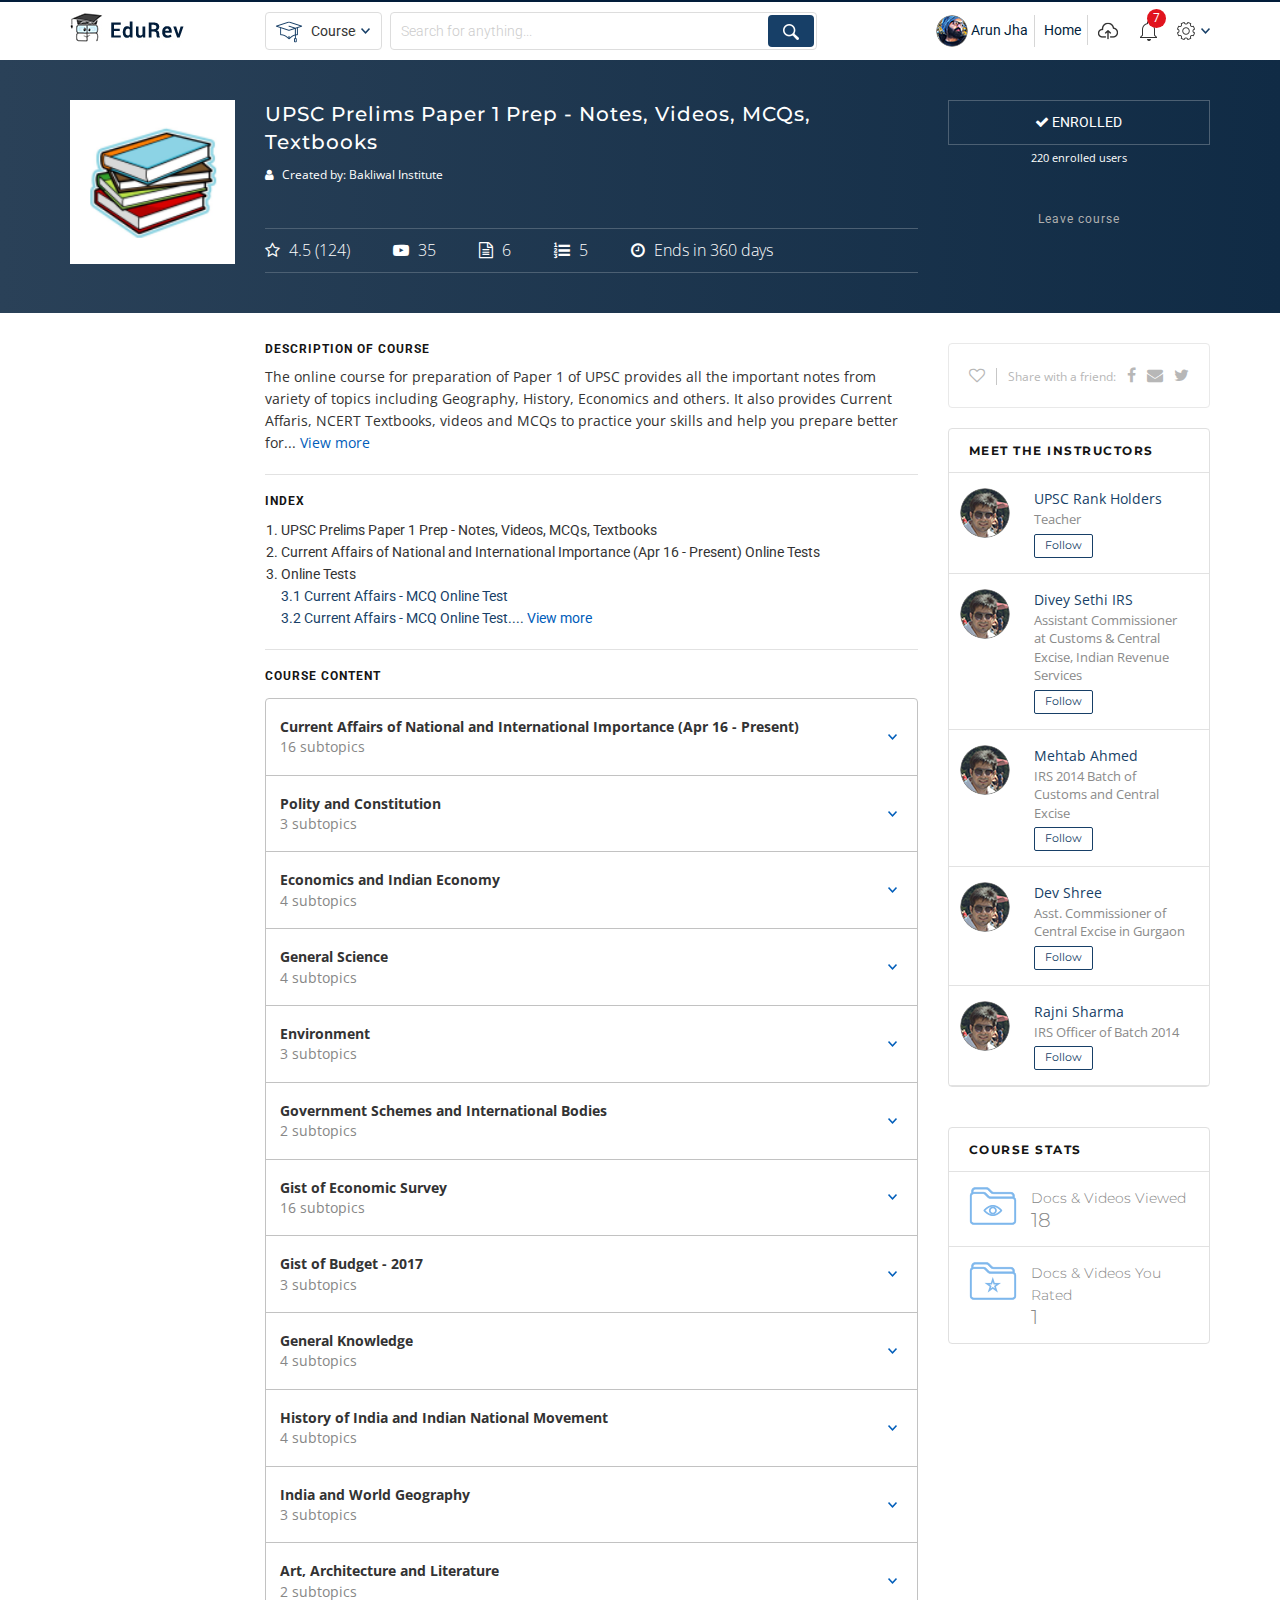
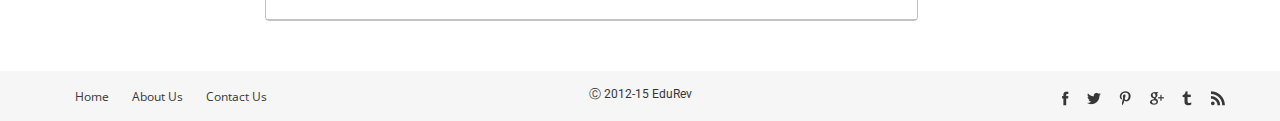
==== commit 2ddbbf5d: "Commit" ====
--- a/2.1.html
+++ b/2.1.html
@@ -1,22 +1,18 @@
-<!DOCTYPE html>
+﻿<!DOCTYPE html>
 <html lang="en">
-  <head>
+<head>
     <meta charset="utf-8">
     <meta http-equiv="X-UA-Compatible" content="IE=edge">
     <meta name="viewport" content="width=device-width, initial-scale=1">
     <title>Welcome to Edurev</title>
-
     <link href="https://fonts.googleapis.com/css?family=Montserrat:300,400,500,600,700" rel="stylesheet">
     <link href="https://fonts.googleapis.com/css?family=Roboto:300,400,500,700" rel="stylesheet">
     <link href="https://fonts.googleapis.com/css?family=Open+Sans:300,400,600,700" rel="stylesheet">
-
     <link href="css/font-awesome.min.css" rel="stylesheet">
-
     <!-- Bootstrap -->
     <link href="css/bootstrap.min.css" rel="stylesheet">
     <link href="css/style.css" rel="stylesheet">
     <link href="css/innerpage.css" rel="stylesheet">
-
     <!-- HTML5 Shim and Respond.js IE8 support of HTML5 elements and media queries -->
     <!-- WARNING: Respond.js doesn't work if you view the page via file:// -->
     <!--[if lt IE 9]>
@@ -24,535 +20,535 @@
       <script src="https://oss.maxcdn.com/respond/1.4.2/respond.min.js"></script>
     <![endif]-->
     <style type="text/css">
-      @media (max-width: 767px){
-        body { background: #dbe1e7; }
-        .ed_main .ed_header {padding: 8px 0px;box-shadow: 0px 2px 3px #ccc;}
-        .ed_container { background: #fff; }
-      }
+        @media (max-width: 767px) {
+            body {
+                background: #dbe1e7;
+            }
+
+            .ed_main .ed_header {
+                padding: 8px 0px;
+                box-shadow: 0px 2px 3px #ccc;
+            }
+
+            .ed_container {
+                background: #fff;
+            }
+        }
     </style>
-  </head>
-  <body>
+</head>
+<body>
     <div class="ed_main">
-      <div class="ed_header">
-        <div class="container">
-          <div class="col-sm-2 col-md-2">
-            <a class="ed_clickBtn" onclick="openNav()">
-              <span></span>
-              <span></span>
-              <span></span>
-            </a><!--ed_clickBtn-->
-            <a href="index.html"><img src="img/logo.jpg" alt="logo" ></a>
-          </div>
-          <div class="col-sm-5 col-md-6">
-            <div class="courses_dropDown">
-            <select>
-              <option>Courses</option>
-              <option>Courses</option>
-              <option>Courses</option>
-              <option>Courses</option>
-            </select>
-            <span class="courses_img"><img src="img/courses-img.png" alt="" class="img-responsive"></span>
-            <input type="" name="" placeholder="Search for anything...">
-            <button class="search_btn"><img src="img/search-icon.png" alt=""></button>
-            </div><!--courses_dropDown-->
-          </div><!--col-sm-7 col-md-7-->
-          <div class="col-sm-5 col-md-4">
-            <ul class="ed_top_link">
-              <li class="mobileDisplay"><a href="#" class="topLinkBorder"><img class="profileIMG" src="img/profile-img.png" alt=""> Arun Jha</a></li>
-              <li class="mobileDisplay"><a href="#" class="topLinkBorder">Home</a></li>
-              <li><a href="#"><img src="img/upload-img.png" alt=""></a></li>
-              <li id="noti_Container"> <div id="noti_Counter"></div>   
-                   <div id="notifications">
-                    
-                    <div style="height:auto;">
-                      
-                     <div class="notificationBody row">
-                      <div class="col-xs-4">
-                        <div class="notificationLeftH">You and Following</div>
-                      </div>
-                      <div class="col-xs-8">
-                        <div class="mainBorder row">
-                          <div class="col-xs-6">
-                        <div class="notificationCentH"><span>&#xB7;</span> Follow Request</div>
-                      </div>
-                      <div class="col-xs-6">
-                        <div class="notificationRightH">Mark all as read</div>
-                      </div>
-                      </div>
+        <div class="ed_header">
+            <div class="container">
+                <div class="col-sm-2 col-md-2">
+                    <a class="ed_clickBtn" onclick="openNav()">
+                        <span></span>
+                        <span></span>
+                        <span></span>
+                    </a><!--ed_clickBtn-->
+                    <a href="index.html"><img src="img/logo.jpg" alt="logo"></a>
+                </div>
+                <div class="col-sm-5 col-md-6">
+                    <div class="courses_dropDown">
+                        <select>
+                            <option>Courses</option>
+                            <option>Courses</option>
+                            <option>Courses</option>
+                            <option>Courses</option>
+                        </select>
+                        <span class="courses_img"><img src="img/courses-img.png" alt="" class="img-responsive"></span>
+                        <input type="" name="" placeholder="Search for anything...">
+                        <button class="search_btn"><img src="img/search-icon.png" alt=""></button>
+                    </div><!--courses_dropDown-->
+                </div><!--col-sm-7 col-md-7-->
+                <div class="col-sm-5 col-md-4">
+                    <ul class="ed_top_link">
+                        <li class="mobileDisplay"><a href="#" class="topLinkBorder"><img class="profileIMG" src="img/profile-img.png" alt=""> Arun Jha</a></li>
+                        <li class="mobileDisplay"><a href="#" class="topLinkBorder">Home</a></li>
+                        <li><a href="#"><img src="img/upload-img.png" alt=""></a></li>
+                        <li id="noti_Container">
+                            <div id="noti_Counter"></div>
+                            <div id="notifications">
+
+                                <div style="height:auto;">
+
+                                    <div class="notificationBody row">
+                                        <div class="col-xs-4">
+                                            <div class="notificationLeftH">You and Following</div>
+                                        </div>
+                                        <div class="col-xs-8">
+                                            <div class="mainBorder row">
+                                                <div class="col-xs-6">
+                                                    <div class="notificationCentH"><span>&#xB7;</span> Follow Request</div>
+                                                </div>
+                                                <div class="col-xs-6">
+                                                    <div class="notificationRightH">Mark all as read</div>
+                                                </div>
+                                            </div>
+                                        </div>
+
+                                    </div>
+                                    <div class="notificationItems">
+                                        <div class="col-xs-2">
+                                            <div class="notificationIcon"><img src="img/nIcon.png" alt="" /></div>
+                                        </div>
+                                        <div class="col-xs-10">
+                                            <div class="notificationContent">
+                                                <p><strong>Kunaal Satija</strong> started following you.<br /><small>Now</small></p>
+                                            </div>
+                                        </div>
+                                        <div class="clear"></div>
+                                    </div>
+
+                                    <div class="notificationItems">
+                                        <div class="col-xs-2">
+                                            <div class="notificationIcon"><img src="img/nIcon2.png" alt="" /></div>
+                                        </div>
+                                        <div class="col-xs-10">
+                                            <div class="notificationContent">
+                                                <p><strong>Variya Harsh</strong> & <strong>Arpit Agrawal</strong> rated this video SQL for Beginners.<br /><small>5 mins ago</small></p>
+                                            </div>
+                                        </div>
+                                        <div class="clear"></div>
+                                    </div>
+                                    <div class="notificationItems">
+                                        <div class="col-xs-2">
+                                            <div class="notificationIcon"><img src="img/nIcon3.png" alt="" /></div>
+                                        </div>
+                                        <div class="col-xs-10">
+                                            <div class="notificationContent">
+                                                <p><strong>Shobhit Jain</strong> rated this document <strong>DU B.COM Marketing Managment 480 Sem6, 2015 PAPER</strong><br /><small>15 mins ago</small></p>
+                                            </div>
+                                        </div>
+                                        <div class="clear"></div>
+                                    </div>
+                                    <div class="notificationItems">
+                                        <div class="col-xs-2">
+                                            <div class="notificationIcon"><img src="img/nIcon4.png" alt="" /></div>
+                                        </div>
+                                        <div class="col-xs-10">
+                                            <div class="notificationContent">
+                                                <p>Welcome to <strong>EduRev</strong>, we will try our best to simplify and revolutionize education for you. Click on this notification to leave a feedback anytime. <strong>Happy e-studying.</strong></p>
+                                            </div>
+                                        </div>
+                                        <div class="clear"></div>
+                                    </div>
+                                </div>
+                                <div class="seeAll"><a href="#">See All</a></div>
+                            </div>
+                            <a href="#"><img src="img/notification-img.png" alt="" id="noti_Button"></a>
+
+                        </li>
+                        <li class="mobileDisplay"><a href="#" style="padding-right: 0px;"><img src="img/setting-img.png" alt=""></a></li>
+                    </ul>
+                </div><!--col-sm-3 col-md-3-->
+            </div><!--container-->
+
+        </div><!--ed_header end-->
+        <div class="ed_container">
+            <div class="ed_innerBox">
+                <div class="container">
+                    <div class="col-xs-5 col-sm-2 col-md-2">
+                        <div class="img_box">
+                            <img src="img/innerpage/book-img.png" alt="">
+                        </div>
+                    </div><!--col-sm-2 col-md-2-->
+                    <div class="col-sm-7 col-md-7">
+                        <div class="contantBox">
+                            <h2>UPSC Prelims Paper 1 Prep - Notes, Videos, MCQs, Textbooks</h2>
+                            <span class="font12"><i class="fa fa-user userIcon" aria-hidden="true"></i> Created by: Bakliwal Institute</span>
+                            <ul class="ratingTimeList">
+                                <li><i class="fa fa-star-o listIcon" aria-hidden="true"></i> 4.5 (124)</li>
+                                <li><i class="fa fa-youtube-play listIcon" aria-hidden="true"></i> 35</li>
+                                <li><i class="fa fa-file-text-o listIcon" aria-hidden="true"></i> 6</li>
+                                <li><i class="fa fa-list-ol listIcon" aria-hidden="true"></i> 5</li>
+                                <li><i class="fa fa-clock-o listIcon" aria-hidden="true"></i> Ends in 360 days</li>
+                            </ul>
+                        </div><!--contantBox-->
+                    </div><!--col-sm-7 col-md-7-->
+                    <div class="col-sm-3 col-md-3 hideBox">
+                        <div class="enrolledBtn">
+                            <i class="fa fa-check" aria-hidden="true"></i> Enrolled
+                        </div>
+                        <span class="font11">220 enrolled users</span>
+                        <span class="leaveCourse">Leave course</span>
+                    </div><!--col-sm-3 col-md-3-->
+                </div><!--container-->
+            </div><!--ed_innerBox-->
+            <div class="container">
+                <div class="col-sm-2 col-md-2">
+                    <div class="ed_left_menu sidenav innerpageNav" id="mySidenav">
+                        <a href="javascript:void(0)" class="closebtn" onclick="closeNav()">&times;</a>
+                        <div class="left_profile">
+                            <span><img class="profileIMG" src="img/profile-img.png" alt=""></span>
+                            <span class="profile_name">Arun Jha</span>
+                        </div>
+                        <ul class="ed_left_link">
+                            <li><a href="#"><span><img src="img/lfticon01.png" alt=""></span> Feed</a></li>
+                            <li><a href="#"><span><img src="img/lfticon02.png" alt=""></span> My Courses</a></li>
+                            <li><a href="#"><span><img src="img/lfticon03.png" alt=""></span> Discuss</a></li>
+                        </ul>
+                        <ul class="ed_left_link">
+                            <li><a href="#"><span><img src="img/lfticon04.png" alt=""></span> Level 20</a></li>
+                            <li><a href="#"><span><img src="img/lfticon05.png" alt=""></span> Leader Board</a></li>
+                        </ul>
+                        <ul class="ed_left_link">
+                            <li><a href="#"><span><img src="img/lfticon06.png" alt=""></span> Create a Courses</a></li>
+                        </ul>
                     </div>
-                      
-                    </div>
-
-                    <div class="notificationItems">
-                      <div class="col-xs-2">
-                      <div class="notificationIcon"><img src="img/nIcon.png" alt="" /></div>
-                    </div>
-                    <div class="col-xs-10">
-                      <div class="notificationContent">
-                        <p><strong>Kunaal Satija</strong> started following you.<br /><small>Now</small></p>
-                      </div>
-                    </div>
-                      <div class="clear"></div>
-                    </div>
-                      
-                    <div class="notificationItems">
-                      <div class="col-xs-2">
-                      <div class="notificationIcon"><img src="img/nIcon2.png" alt="" /></div>
-                    </div>
-                    <div class="col-xs-10">
-                      <div class="notificationContent">
-                        <p><strong>Variya Harsh</strong> & <strong>Arpit Agrawal</strong> rated this video SQL for Beginners.<br /><small>5 mins ago</small></p>
-                      </div>
-                    </div>
-                      <div class="clear"></div>
-                    </div>
-
-                    <div class="notificationItems">
-                      <div class="col-xs-2">
-                      <div class="notificationIcon"><img src="img/nIcon3.png" alt="" /></div>
-                    </div>
-                    <div class="col-xs-10">
-                      <div class="notificationContent">
-                        <p><strong>Shobhit Jain</strong> rated this document <strong>DU B.COM Marketing Managment 480 Sem6, 2015 PAPER</strong><br /><small>15 mins ago</small></p>
-                      </div>
-                    </div>
-                      <div class="clear"></div>
-                    </div>
-
-                       <div class="notificationItems">
-                        <div class="col-xs-2">
-                      <div class="notificationIcon"><img src="img/nIcon4.png" alt="" /></div>
-                    </div>
-                    <div class="col-xs-10">
-                      <div class="notificationContent">
-                        <p>Welcome to <strong>EduRev</strong>, we will try our best to simplify and revolutionize education for you. Click on this notification to leave a feedback anytime. <strong>Happy e-studying.</strong></p>
-                      </div>
-                    </div>
-                      <div class="clear"></div>
-                    </div>
-
-                    </div>
-                    <div class="seeAll"><a href="#">See All</a></div>
                 </div>
-                <a href="#"><img src="img/notification-img.png" alt="" id="noti_Button"></a>
-
-                
-
-              </li>
-              <li class="mobileDisplay"><a href="#" style="padding-right: 0px;"><img src="img/setting-img.png" alt=""></a></li>
-            </ul>
-          </div><!--col-sm-3 col-md-3-->
-        </div><!--container-->
-
-
-      </div><!--ed_header end-->
-      <div class="ed_container">
-        <div class="ed_innerBox">
-          <div class="container">
-            <div class="col-xs-5 col-sm-2 col-md-2">
-              <div class="img_box">
-                <img src="img/innerpage/book-img.png" alt="">
-              </div>
-            </div><!--col-sm-2 col-md-2-->
-            <div class="col-sm-7 col-md-7">
-              <div class="contantBox">
-                 <h2>UPSC Prelims Paper 1 Prep - Notes, Videos, MCQs, Textbooks</h2>
-                 <span class="font12"><i class="fa fa-user userIcon" aria-hidden="true"></i> Created by: Bakliwal Institute</span>
-                 <ul class="ratingTimeList">
-                   <li><i class="fa fa-star-o listIcon" aria-hidden="true"></i> 4.5 (124)</li>
-                   <li><i class="fa fa-youtube-play listIcon" aria-hidden="true"></i> 35</li>
-                   <li><i class="fa fa-file-text-o listIcon" aria-hidden="true"></i> 6</li>
-                   <li><i class="fa fa-list-ol listIcon" aria-hidden="true"></i> 5</li>
-                   <li><i class="fa fa-clock-o listIcon" aria-hidden="true"></i> Ends in 360 days</li>
-                 </ul>
-              </div><!--contantBox-->
-            </div><!--col-sm-7 col-md-7-->
-            <div class="col-sm-3 col-md-3 hideBox">
-              <div class="enrolledBtn">
-                <i class="fa fa-check" aria-hidden="true"></i> Enrolled
-              </div>
-              <span class="font11">220 enrolled users</span>
-              <span class="leaveCourse">Leave course</span>
-            </div><!--col-sm-3 col-md-3-->
+                <div class="col-sm-7 col-md-7">
+                    <div class="ed_mid_box">
+                        <h4>Description of Course</h4>
+                        <p>
+                            The online course for preparation of Paper 1 of UPSC provides all the important notes from variety of
+                            topics including Geography, History, Economics and others. It also provides Current Affaris, NCERT
+                            Textbooks, videos and MCQs to practice your skills and help you prepare better for... <a href="" class="ViewMore"> View more</a>
+                        </p>
+                        <div class="lineBox2"></div><!--lineBox-->
+                        <h4>Index</h4>
+                        <ol class="listing">
+                            <li>UPSC Prelims Paper 1 Prep - Notes, Videos, MCQs, Textbooks</li>
+                            <li>Current Affairs of National and International Importance (Apr 16 - Present) Online Tests</li>
+                            <li>
+                                Online Tests
+                                <ul>
+                                    <li>3.1 Current Affairs - MCQ Online Test</li>
+                                    <Li>3.2 Current Affairs - MCQ Online Test.... <a href="" class="ViewMore"> View more</a></Li>
+                                </ul>
+                            </li>
+                        </ol>
+                        <div class="lineBox2"></div><!--lineBox-->
+                        <h4>Course content</h4>
+                        <ol class="course_content">
+                            <li>
+                                <h5 class="accordion">Current Affairs of National and International Importance (Apr 16 - Present) <span>16 subtopics</span></h5>
+                                <ul class="panel">
+                                    <li>
+                                        <h5>Current Affairs of National and International Importance (Apr 16 - Present) <span>16 subtopics</span></h5>
+                                    </li>
+                                    <li>
+                                        <h5>Current Affairs of National and International Importance (Apr 16 - Present) <span>16 subtopics</span></h5>
+                                    </li>
+                                    <li>
+                                        <h5>Current Affairs of National and International Importance (Apr 16 - Present) <span>16 subtopics</span></h5>
+                                    </li>
+                                    <li>
+                                        <h5>Current Affairs of National and International Importance (Apr 16 - Present) <span>16 subtopics</span></h5>
+                                    </li>
+                                </ul>
+
+                            </li>
+                            <li>
+                                <h5 class="accordion">Polity and Constitution <span>3 subtopics</span></h5>
+                                <ul class="panel">
+                                    <li>
+                                        <h5>Polity and Constitution <span>3 subtopics</span></h5>
+                                    </li>
+                                    <li>
+                                        <h5>Polity and Constitution <span>3 subtopics</span></h5>
+                                    </li>
+                                    <li>
+                                        <h5>Polity and Constitution <span>3 subtopics</span></h5>
+                                    </li>
+                                </ul>
+
+                            </li>
+                            <li>
+                                <h5 class="accordion">Economics and Indian Economy <span>4 subtopics</span></h5>
+                                <ul class="panel">
+                                    <li>
+                                        <h5>Economics and Indian Economy <span>4 subtopics</span></h5>
+                                    </li>
+                                    <li>
+                                        <h5>Economics and Indian Economy <span>4 subtopics</span></h5>
+                                    </li>
+                                    <li>
+                                        <h5>Economics and Indian Economy <span>4 subtopics</span></h5>
+                                    </li>
+                                    <li>
+                                        <h5>Economics and Indian Economy <span>4 subtopics</span></h5>
+                                    </li>
+                                </ul>
+                            </li>
+                            <li>
+                                <h5 class="accordion">General Science <span>4 subtopics</span></h5>
+
+                                <ul class="panel">
+                                    <li>
+                                        <h5>General Science <span>4 subtopics</span></h5>
+                                    </li>
+                                    <li>
+                                        <h5>General Science <span>4 subtopics</span></h5>
+                                    </li>
+                                    <li>
+                                        <h5>General Science <span>4 subtopics</span></h5>
+                                    </li>
+                                    <li>
+                                        <h5>General Science <span>4 subtopics</span></h5>
+                                    </li>
+                                </ul>
+                            </li>
+                            <li>
+                                <h5 class="accordion">Environment <span>3 subtopics</span></h5>
+
+                                <ul class="panel">
+                                    <li>
+                                        <h5>Environment <span>3 subtopics</span></h5>
+                                    </li>
+                                    <li>
+                                        <h5>Environment <span>3 subtopics</span></h5>
+                                    </li>
+                                    <li>
+                                        <h5>Environment <span>3 subtopics</span></h5>
+                                    </li>
+
+                                </ul>
+                            </li>
+                            <li>
+                                <h5 class="accordion">Government Schemes and International Bodies <span>2 subtopics</span></h5>
+
+                                <ul class="panel">
+                                    <li>
+                                        <h5>Government Schemes and International Bodies <span>2 subtopics</span></h5>
+                                    </li>
+                                    <li>
+                                        <h5>Government Schemes and International Bodies <span>2 subtopics</span></h5>
+                                    </li>
+
+
+                                </ul>
+                            </li>
+                            <li>
+                                <h5 class="accordion">Gist of Economic Survey <span>16 subtopics</span></h5>
+
+                                <ul class="panel">
+                                    <li>
+                                        <h5>Gist of Economic Survey <span>16 subtopics</span></h5>
+                                    </li>
+                                    <li>
+                                        <h5>Gist of Economic Survey <span>16 subtopics</span></h5>
+                                    </li>
+
+                                </ul>
+                            </li>
+                            <li>
+                                <h5 class="accordion">Gist of Budget - 2017 <span>3 subtopics</span></h5>
+
+                                <ul class="panel">
+                                    <li>
+                                        <h5>Gist of Budget - 2017 <span>3 subtopics</span></h5>
+                                    </li>
+                                    <li>
+                                        <h5>Gist of Budget - 2017 <span>3 subtopics</span></h5>
+                                    </li>
+                                    <li>
+                                        <h5>Gist of Budget - 2017 <span>3 subtopics</span></h5>
+                                    </li>
+
+                                </ul>
+                            </li>
+                            <li>
+                                <h5 class="accordion">General Knowledge <span>4 subtopics</span></h5>
+                                <ul class="panel">
+                                    <li>
+                                        <h5>General Knowledge <span>4 subtopics</span></h5>
+                                    </li>
+                                    <li>
+                                        <h5>General Knowledge <span>4 subtopics</span></h5>
+                                    </li>
+                                    <li>
+                                        <h5>General Knowledge <span>4 subtopics</span></h5>
+                                    </li>
+                                    <li>
+                                        <h5>General Knowledge <span>4 subtopics</span></h5>
+                                    </li>
+
+                                </ul>
+                            </li>
+                            <li>
+                                <h5 class="accordion">History of India and Indian National Movement <span>4 subtopics</span></h5>
+                                <ul class="panel">
+                                    <li>
+                                        <h5>History of India and Indian National Movement <span>4 subtopics</span></h5>
+                                    </li>
+                                    <li>
+                                        <h5>History of India and Indian National Movement <span>4 subtopics</span></h5>
+                                    </li>
+                                    <li>
+                                        <h5>History of India and Indian National Movement <span>4 subtopics</span></h5>
+                                    </li>
+                                    <li>
+                                        <h5>History of India and Indian National Movement <span>4 subtopics</span></h5>
+                                    </li>
+
+                                </ul>
+                            </li>
+                            <li>
+                                <h5 class="accordion">India and World Geography <span>3 subtopics</span></h5>
+                                <ul class="panel">
+                                    <li>
+                                        <h5>India and World Geography <span>3 subtopics</span></h5>
+                                    </li>
+                                    <li>
+                                        <h5>India and World Geography <span>3 subtopics</span></h5>
+                                    </li>
+                                    <li>
+                                        <h5>India and World Geography <span>3 subtopics</span></h5>
+                                    </li>
+
+                                </ul>
+                            </li>
+                            <li>
+                                <h5 class="accordion">Art, Architecture and Literature <span>2 subtopics</span></h5>
+                                <ul class="panel">
+                                    <li>
+                                        <h5>Art, Architecture and Literature <span>2 subtopics</span></h5>
+                                    </li>
+                                    <li>
+                                        <h5>Art, Architecture and Literature <span>2 subtopics</span></h5>
+                                    </li>
+
+                                </ul>
+                            </li>
+
+                        </ol>
+                    </div><!--ed_mid_box-->
+                </div><!--col-sm-7 col-md-7-->
+                <div class="col-sm-3 col-md-3">
+                    <div class="ed_rgt_box">
+                        <ul class="share_box">
+                            <li><a href="#"><i class="fa fa-heart-o" aria-hidden="true"></i></a></li>
+                            <li><span></span></li>
+                            <li>Share with a friend:</li>
+                            <li><a href="#"><i class="fa fa-facebook" aria-hidden="true"></i></a></li>
+                            <li><a href="#"><i class="fa fa-envelope" aria-hidden="true"></i></a></li>
+                            <li><a href="#"><i class="fa fa-twitter" aria-hidden="true"></i></a></li>
+                        </ul><!--share_box-->
+                        <div class="people_box">
+                            <h3>Meet the Instructors</h3>
+                            <div class="lineBox" style="margin-top: 0px;"></div><!--lineBox-->
+                            <div class="row people_boxIn">
+                                <div class="col-xs-2 col-sm-3 col-md-3">
+                                    <span class="people_img"><img src="img/people.png" alt=""></span>
+                                </div>
+                                <div class="col-xs-10 col-sm-9 col-md-9">
+                                    <p>UPSC Rank Holders</p>
+                                    <span>Teacher</span>
+                                    <button class="smallBtn backNone" type="button">Follow</button>
+                                </div>
+                            </div><!--row people_boxIn-->
+                            <div class="lineBox"></div><!--lineBox-->
+                            <div class="row people_boxIn">
+                                <div class="col-xs-2 col-sm-3 col-md-3">
+                                    <span class="people_img"><img src="img/people.png" alt=""></span>
+                                </div>
+                                <div class="col-xs-10 col-sm-9 col-md-9">
+                                    <p>Divey Sethi IRS</p>
+                                    <span>
+                                        Assistant Commissioner at
+                                        Customs & Central Excise,
+                                        Indian Revenue Services
+                                    </span>
+                                    <button class="smallBtn backNone" type="button">Follow</button>
+                                </div>
+                            </div><!--row people_boxIn-->
+                            <div class="lineBox"></div><!--lineBox-->
+                            <div class="row people_boxIn">
+                                <div class="col-xs-2 col-sm-3 col-md-3">
+                                    <span class="people_img"><img src="img/people.png" alt=""></span>
+                                </div>
+                                <div class="col-xs-10 col-sm-9 col-md-9">
+                                    <p>Mehtab Ahmed</p>
+                                    <span>IRS 2014 Batch of Customs and Central Excise</span>
+                                    <button class="smallBtn backNone" type="button">Follow</button>
+                                </div>
+                            </div><!--row people_boxIn-->
+                            <div class="lineBox"></div><!--lineBox-->
+                            <div class="row people_boxIn">
+                                <div class="col-xs-2 col-sm-3 col-md-3">
+                                    <span class="people_img"><img src="img/people.png" alt=""></span>
+                                </div>
+                                <div class="col-xs-10 col-sm-9 col-md-9">
+                                    <p>Dev Shree</p>
+                                    <span>
+                                        Asst. Commissioner of
+                                        Central Excise in Gurgaon
+                                    </span>
+                                    <button class="smallBtn backNone" type="button">Follow</button>
+                                </div>
+                            </div><!--row people_boxIn-->
+                            <div class="lineBox"></div><!--lineBox-->
+                            <div class="row people_boxIn">
+                                <div class="col-xs-2 col-sm-3 col-md-3">
+                                    <span class="people_img"><img src="img/people.png" alt=""></span>
+                                </div>
+                                <div class="col-xs-10 col-sm-9 col-md-9">
+                                    <p>Rajni Sharma</p>
+                                    <span>IRS Officer of Batch 2014</span>
+                                    <button class="smallBtn backNone" type="button">Follow</button>
+                                </div>
+                            </div><!--row people_boxIn-->
+                            <div class="lineBox"></div><!--lineBox-->
+                        </div><!--people_box-->
+                        <div class="stats_box">
+                            <h3>Course stats</h3>
+                            <div class="lineBox" style="margin-top: 0px;"></div><!--lineBox-->
+                            <div class="row statsList">
+                                <div class="col-xs-2 col-sm-3 col-md-3">
+                                    <img src="img/innerpage/icon04.png" alt="">
+                                </div>
+                                <div class="col-xs-10 col-sm-9 col-md-9">
+                                    <p>Docs & Videos Viewed<span> 18</span></p>
+                                </div>
+                            </div><!--row-->
+                            <div class="lineBox"></div><!--lineBox-->
+                            <div class="row statsList">
+                                <div class="col-xs-2 col-sm-3 col-md-3">
+                                    <img src="img/innerpage/icon05.png" alt="">
+                                </div>
+                                <div class="col-xs-10 col-sm-9 col-md-9">
+                                    <p>Docs & Videos You Rated <span>1</span></p>
+                                </div>
+                            </div><!--row-->
+
+                        </div><!--stats_box-->
+
+                    </div><!--ed_rgt_box-->
+                </div><!--col-sm-3 col-md-3-->
             </div><!--container-->
-        </div><!--ed_innerBox-->
-        <div class="container">
-          <div class="col-sm-2 col-md-2">
-            <div class="ed_left_menu sidenav innerpageNav" id="mySidenav">
-              <a href="javascript:void(0)" class="closebtn" onclick="closeNav()">&times;</a>
-              <div class="left_profile">
-                <span><img class="profileIMG" src="img/profile-img.png" alt=""></span>
-                <span class="profile_name">Arun Jha</span>
-              </div>
-              <ul class="ed_left_link">
-                <li><a href="#"><span><img src="img/lfticon01.png" alt=""></span> Feed</a></li>
-                <li><a href="#"><span><img src="img/lfticon02.png" alt=""></span> My Courses</a></li>
-                <li><a href="#"><span><img src="img/lfticon03.png" alt=""></span> Discuss</a></li>
-              </ul>
-              <ul class="ed_left_link">
-                <li><a href="#"><span><img src="img/lfticon04.png" alt=""></span> Level 20</a></li>
-                <li><a href="#"><span><img src="img/lfticon05.png" alt=""></span> Leader Board</a></li>
-              </ul>
-              <ul class="ed_left_link">
-                <li><a href="#"><span><img src="img/lfticon06.png" alt=""></span> Create a Courses</a></li>
-              </ul>
-            </div>
-          </div>
-          <div class="col-sm-7 col-md-7">
-            <div class="ed_mid_box">
-              <h4>Description of Course</h4>
-              <p>The online course for preparation of Paper 1 of UPSC provides all the important notes from variety of
-topics including Geography, History, Economics and others. It also provides Current Affaris, NCERT
-Textbooks, videos and MCQs to practice your skills and help you prepare better for... <a href="" class="ViewMore"> View more</a></p>
-            <div class="lineBox2"></div><!--lineBox-->
-            <h4>Index</h4>
-            <ol class="listing">
-              <li>UPSC Prelims Paper 1 Prep - Notes, Videos, MCQs, Textbooks</li>
-              <li>Current Affairs of National and International Importance (Apr 16 - Present) Online Tests</li>
-              <li>Online Tests
-                  <ul>
-                    <li>3.1 Current Affairs - MCQ Online Test</li>
-                    <Li>3.2 Current Affairs - MCQ Online Test.... <a href="" class="ViewMore"> View more</a></Li>
-                  </ul>
-              </li>
-            </ol>
-            <div class="lineBox2"></div><!--lineBox-->
-            <h4>Course content</h4>
-            <ol class="course_content">
-              <li>
-                <h5 class="accordion">Current Affairs of National and International Importance (Apr 16 - Present) <span>16 subtopics</span></h5>
-                <ul class="panel">
-                  <li>
-                    <h5>Current Affairs of National and International Importance (Apr 16 - Present) <span>16 subtopics</span></h5>
-                  </li>
-                  <li>
-                    <h5>Current Affairs of National and International Importance (Apr 16 - Present) <span>16 subtopics</span></h5>
-                  </li>
-                  <li>
-                    <h5>Current Affairs of National and International Importance (Apr 16 - Present) <span>16 subtopics</span></h5>
-                  </li>
-                  <li>
-                    <h5>Current Affairs of National and International Importance (Apr 16 - Present) <span>16 subtopics</span></h5>
-                  </li>
-                </ul>  
-                         
-              </li>
-              <li>
-                <h5 class="accordion">Polity and Constitution <span>3 subtopics</span></h5>
-                <ul class="panel">
-                  <li>
-                    <h5>Polity and Constitution <span>3 subtopics</span></h5>
-                  </li>
-                  <li>
-                    <h5>Polity and Constitution <span>3 subtopics</span></h5>
-                  </li>
-                  <li>
-                    <h5>Polity and Constitution <span>3 subtopics</span></h5>
-                  </li>
-                </ul>  
-                
-              </li>
-              <li>
-                <h5 class="accordion">Economics and Indian Economy <span>4 subtopics</span></h5>
-                <ul class="panel">
-                  <li>
-                    <h5>Economics and Indian Economy <span>4 subtopics</span></h5>
-                  </li>
-                  <li>
-                    <h5>Economics and Indian Economy <span>4 subtopics</span></h5>
-                  </li>
-                  <li>
-                    <h5>Economics and Indian Economy <span>4 subtopics</span></h5>
-                  </li>
-                  <li>
-                    <h5>Economics and Indian Economy <span>4 subtopics</span></h5>
-                  </li>
-                </ul>  
-              </li>
-              <li>
-                <h5 class="accordion">General Science <span>4 subtopics</span></h5>
-                
-                <ul class="panel">
-                  <li>
-                    <h5>General Science <span>4 subtopics</span></h5>
-                  </li>
-                  <li>
-                    <h5>General Science <span>4 subtopics</span></h5>
-                  </li>
-                  <li>
-                    <h5>General Science <span>4 subtopics</span></h5>
-                  </li>
-                  <li>
-                    <h5>General Science <span>4 subtopics</span></h5>
-                  </li>
-                </ul>  
-              </li>
-              <li>
-                <h5 class="accordion">Environment <span>3 subtopics</span></h5>
-                
-                <ul class="panel">
-                  <li>
-                    <h5>Environment <span>3 subtopics</span></h5>
-                  </li>
-                  <li>
-                    <h5>Environment <span>3 subtopics</span></h5>
-                  </li>
-                  <li>
-                    <h5>Environment <span>3 subtopics</span></h5>
-                  </li>
-                  
-                </ul>  
-              </li>
-              <li>
-                <h5 class="accordion">Government Schemes and International Bodies <span>2 subtopics</span></h5>
-                
-                <ul class="panel">
-                  <li>
-                    <h5>Government Schemes and International Bodies <span>2 subtopics</span></h5>
-                  </li>
-                  <li>
-                    <h5>Government Schemes and International Bodies <span>2 subtopics</span></h5>
-                  </li>
-                  
-                  
-                </ul>  
-              </li>
-              <li>
-                <h5 class="accordion">Gist of Economic Survey <span>16 subtopics</span></h5>
-                
-                <ul class="panel">
-                  <li>
-                    <h5>Gist of Economic Survey <span>16 subtopics</span></h5>
-                  </li>
-                  <li>
-                    <h5>Gist of Economic Survey <span>16 subtopics</span></h5>
-                  </li>
-                  
-                </ul> 
-              </li>
-              <li>
-                <h5 class="accordion">Gist of Budget - 2017 <span>3 subtopics</span></h5>
-                
-                <ul class="panel">
-                  <li>
-                    <h5>Gist of Budget - 2017 <span>3 subtopics</span></h5>
-                  </li>
-                  <li>
-                    <h5>Gist of Budget - 2017 <span>3 subtopics</span></h5>
-                  </li>
-                  <li>
-                    <h5>Gist of Budget - 2017 <span>3 subtopics</span></h5>
-                  </li>
-                  
-                </ul> 
-              </li>
-              <li>
-                <h5 class="accordion">General Knowledge <span>4 subtopics</span></h5>
-                <ul class="panel">
-                  <li>
-                    <h5>General Knowledge <span>4 subtopics</span></h5>
-                  </li>
-                  <li>
-                    <h5>General Knowledge <span>4 subtopics</span></h5>
-                  </li>
-                  <li>
-                    <h5>General Knowledge <span>4 subtopics</span></h5>
-                  </li>
-                  <li>
-                    <h5>General Knowledge <span>4 subtopics</span></h5>
-                  </li>
-                  
-                </ul> 
-              </li>
-              <li>
-                <h5 class="accordion">History of India and Indian National Movement <span>4 subtopics</span></h5>
-                <ul class="panel">
-                  <li>
-                    <h5>History of India and Indian National Movement <span>4 subtopics</span></h5>
-                  </li>
-                  <li>
-                    <h5>History of India and Indian National Movement <span>4 subtopics</span></h5>
-                  </li>
-                  <li>
-                    <h5>History of India and Indian National Movement <span>4 subtopics</span></h5>
-                  </li>
-                  <li>
-                    <h5>History of India and Indian National Movement <span>4 subtopics</span></h5>
-                  </li>
-                  
-                </ul> 
-              </li>
-              <li>
-                <h5 class="accordion">India and World Geography <span>3 subtopics</span></h5>
-                <ul class="panel">
-                  <li>
-                    <h5>India and World Geography <span>3 subtopics</span></h5>
-                  </li>
-                  <li>
-                    <h5>India and World Geography <span>3 subtopics</span></h5>
-                  </li>
-                  <li>
-                    <h5>India and World Geography <span>3 subtopics</span></h5>
-                  </li>
-                  
-                </ul> 
-              </li>
-              <li>
-                <h5 class="accordion">Art, Architecture and Literature <span>2 subtopics</span></h5>
-                <ul class="panel">
-                  <li>
-                    <h5>Art, Architecture and Literature <span>2 subtopics</span></h5>
-                  </li>
-                  <li>
-                    <h5>Art, Architecture and Literature <span>2 subtopics</span></h5>
-                  </li>
-                  
-                </ul> 
-              </li>
-              
-            </ol>
-
-            </div><!--ed_mid_box-->
-          </div><!--col-sm-7 col-md-7-->
-          <div class="col-sm-3 col-md-3">
-            <div class="ed_rgt_box">
-              <ul class="share_box">
-                <li><a href="#"><i class="fa fa-heart-o" aria-hidden="true"></i></a></li>
-                <li><span></span></li>
-                <li>Share with a friend:</li>
-                <li><a href="#"><i class="fa fa-facebook" aria-hidden="true"></i></a></li>
-                <li><a href="#"><i class="fa fa-envelope" aria-hidden="true"></i></a></li>
-                <li><a href="#"><i class="fa fa-twitter" aria-hidden="true"></i></a></li>
-              </ul><!--share_box-->
-              <div class="people_box">
-                <h3>Meet the Instructors</h3>
-                <div class="lineBox" style="margin-top: 0px;"></div><!--lineBox-->
-                <div class="row people_boxIn">
-                  <div class="col-xs-2 col-sm-3 col-md-3">
-                    <span class="people_img"><img src="img/people.png" alt=""></span>
-                  </div>
-                  <div class="col-xs-10 col-sm-9 col-md-9">
-                    <p>UPSC Rank Holders</p>
-                    <span>Teacher</span>
-                    <button class="smallBtn backNone" type="button">Follow</button>
-                  </div>
-                </div><!--row people_boxIn-->
-                <div class="lineBox"></div><!--lineBox-->
-
-                <div class="row people_boxIn">
-                  <div class="col-xs-2 col-sm-3 col-md-3">
-                    <span class="people_img"><img src="img/people.png" alt=""></span>
-                  </div>
-                  <div class="col-xs-10 col-sm-9 col-md-9">
-                    <p>Divey Sethi IRS</p>
-                    <span>Assistant Commissioner at
-Customs & Central Excise,
-Indian Revenue Services</span>
-                    <button class="smallBtn backNone" type="button">Follow</button>
-                  </div>
-                </div><!--row people_boxIn-->
-                <div class="lineBox"></div><!--lineBox-->
-
-                <div class="row people_boxIn">
-                  <div class="col-xs-2 col-sm-3 col-md-3">
-                    <span class="people_img"><img src="img/people.png" alt=""></span>
-                  </div>
-                  <div class="col-xs-10 col-sm-9 col-md-9">
-                    <p>Mehtab Ahmed</p>
-                    <span>IRS 2014 Batch of Customs and Central Excise</span>
-                    <button class="smallBtn backNone" type="button">Follow</button>
-                  </div>
-                </div><!--row people_boxIn-->
-                <div class="lineBox"></div><!--lineBox-->
-
-                <div class="row people_boxIn">
-                  <div class="col-xs-2 col-sm-3 col-md-3">
-                    <span class="people_img"><img src="img/people.png" alt=""></span>
-                  </div>
-                  <div class="col-xs-10 col-sm-9 col-md-9">
-                    <p>Dev Shree</p>
-                    <span>Asst. Commissioner of
-Central Excise in Gurgaon</span>
-                    <button class="smallBtn backNone" type="button">Follow</button>
-                  </div>
-                </div><!--row people_boxIn-->
-                <div class="lineBox"></div><!--lineBox-->
-
-                <div class="row people_boxIn">
-                  <div class="col-xs-2 col-sm-3 col-md-3">
-                    <span class="people_img"><img src="img/people.png" alt=""></span>
-                  </div>
-                  <div class="col-xs-10 col-sm-9 col-md-9">
-                    <p>Rajni Sharma</p>
-                    <span>IRS Officer of Batch 2014</span>
-                    <button class="smallBtn backNone" type="button">Follow</button>
-                  </div>
-                </div><!--row people_boxIn-->
-                <div class="lineBox"></div><!--lineBox-->
-
-              </div><!--people_box-->
-              <div class="stats_box">
-                <h3>Course stats</h3>
-                <div class="lineBox" style="margin-top: 0px;"></div><!--lineBox-->
-                <div class="row statsList">
-                  <div class="col-xs-2 col-sm-3 col-md-3">
-                    <img src="img/innerpage/icon04.png" alt="">
-                  </div>
-                  <div class="col-xs-10 col-sm-9 col-md-9">
-                    <p>Docs & Videos Viewed<span> 18</span></p>
-                  </div>
-                </div><!--row-->
-                <div class="lineBox"></div><!--lineBox-->
-                <div class="row statsList">
-                  <div class="col-xs-2 col-sm-3 col-md-3">
-                    <img src="img/innerpage/icon05.png" alt="">
-                  </div>
-                  <div class="col-xs-10 col-sm-9 col-md-9">
-                    <p>Docs & Videos You Rated <span>1</span></p>
-                  </div>
-                </div><!--row-->
-               
-              </div><!--stats_box-->
-
-              
-            </div><!--ed_rgt_box-->
-          </div><!--col-sm-3 col-md-3-->
-        </div><!--container-->
-        <div class="ed_footer">
-          <div class="container">
-          <div class="row">
-            <div class="col-sm-4 col-md-4">
-              <ul class="ed_footer_link">
-                <li><a href="#">Home</a></li>
-                <li><a href="#">About Us</a></li>
-                <li><a href="#">Contact Us</a></li>
-              </ul>
-            </div>
-            <div class="col-sm-4 col-md-4">
-              <span class="ed_copyright">&#9400; 2012-15 EduRev</span>
-            </div>
-            <div class="col-sm-4 col-md-4">
-              <ul class="ed_social_icon">
-                <li><a href="#"><img src="img/fb.png" alt=""></a></li>
-                <li><a href="#"><img src="img/tw.png" alt=""></a></li>
-                <li><a href="#"><img src="img/pt.png" alt=""></a></li>
-                <li><a href="#"><img src="img/gp.png" alt=""></a></li>
-                <li><a href="#"><img src="img/tr.png" alt=""></a></li>
-                <li><a href="#"><img src="img/bl.png" alt=""></a></li>
-              </ul>
-            </div>
-          </div><!--row-->
-          </div><!--container-->
-        </div><!--ed_footer-->
-      </div><!--ed_container end-->
+            <div class="ed_footer">
+                <div class="container">
+                    <div class="row">
+                        <div class="col-sm-4 col-md-4">
+                            <ul class="ed_footer_link">
+                                <li><a href="#">Home</a></li>
+                                <li><a href="#">About Us</a></li>
+                                <li><a href="#">Contact Us</a></li>
+                            </ul>
+                        </div>
+                        <div class="col-sm-4 col-md-4">
+                            <span class="ed_copyright">&#9400; 2012-15 EduRev</span>
+                        </div>
+                        <div class="col-sm-4 col-md-4">
+                            <ul class="ed_social_icon">
+                                <li><a href="#"><img src="img/fb.png" alt=""></a></li>
+                                <li><a href="#"><img src="img/tw.png" alt=""></a></li>
+                                <li><a href="#"><img src="img/pt.png" alt=""></a></li>
+                                <li><a href="#"><img src="img/gp.png" alt=""></a></li>
+                                <li><a href="#"><img src="img/tr.png" alt=""></a></li>
+                                <li><a href="#"><img src="img/bl.png" alt=""></a></li>
+                            </ul>
+                        </div>
+                    </div><!--row-->
+                </div><!--container-->
+            </div><!--ed_footer-->
+        </div><!--ed_container end-->
     </div><!--ed_main end-->
-
     <!-- jQuery (necessary for Bootstrap's JavaScript plugins) -->
     <script src="js/jquery.min.js"></script>
     <!-- Include all compiled plugins (below), or include individual files as needed -->
     <script src="js/custom.js"></script>
 
-
-
-  </body>
+</body>
 </html>--- a/css/style.css
+++ b/css/style.css
@@ -1,266 +1,1062 @@
-h1, h2, h3, h4, h5, h6, ul, ol, p { display: block; margin: 0px; padding: 0px; }
-
-ul { list-style: none; }
-
-h2 {font-family: 'Montserrat', sans-serif;}
-p { font-size: 14px; color: #333; line-height: 20px; font-weight: 400; }
-
-body { margin: 0px; padding: 0px; font-family: 'Roboto', sans-serif; font-weight: 400; }
- a:hover, button:hover {-webkit-transition: background-color 300ms linear, color 300ms linear;-moz-transition: background-color 300ms linear, color 300ms linear;-o-transition: background-color 300ms linear, color 300ms linear;-ms-transition: background-color 300ms linear, color 300ms linear;transition: background-color 300ms linear, color 300ms linear;}
-.ed_main { display: block; margin: 0; }
-.ed_main .ed_header { display: block; margin: 0 0 35px 0; padding: 10px 0px; box-shadow: 0px 1px 1px #ececec; }
-.ed_main .ed_header .courses_dropDown { display: block;position: relative;  }
-.ed_main .ed_header .courses_dropDown select { border: 1px solid #ddd; border-radius: 4px; width: 21%; height: 38px;
-background:url(../img/dropdown-arrow.png) no-repeat 90% center #fff; padding-left: 45px;padding-right: 25px;
-outline: 0; -webkit-appearance:none; -o-appearance:none;-moz-appearance:none; display: inline-block; margin-right: 1%; font-weight: 400;cursor: pointer;}
-.ed_main .ed_header .courses_dropDown .courses_img { position: absolute; left: 10px; top: 9px; }
-.ed_main .ed_header .courses_dropDown input { border: 1px solid #ddd; border-radius: 4px; width: 77%; height: 38px;background:#fff;
-display: inline-block; outline: none; padding: 0 10px; font-weight: 300; color: #333; }
-.ed_main .ed_header .courses_dropDown .search_btn { border-radius: 4px; background: #173f67; position: absolute; right: 6px; top: 3px; bottom: 3px;
-text-align: center;padding: 0 15px;border: none;outline: 0 }
+h1, h2, h3, h4, h5, h6, ul, ol, p {
+    display: block;
+    margin: 0px;
+    padding: 0px;
+}
+
+ul {
+    list-style: none;
+}
+
+h2 {
+    font-family: 'Montserrat', sans-serif;
+}
+
+p {
+    font-size: 14px;
+    color: #333;
+    line-height: 20px;
+    font-weight: 400;
+}
+
+body {
+    margin: 0px;
+    padding: 0px;
+    font-family: 'Roboto', sans-serif;
+    font-weight: 400;
+    border-top: 2pt solid #021d3a;
+}
+
+a:hover, button:hover {
+    -webkit-transition: background-color 300ms linear, color 300ms linear;
+    -moz-transition: background-color 300ms linear, color 300ms linear;
+    -o-transition: background-color 300ms linear, color 300ms linear;
+    -ms-transition: background-color 300ms linear, color 300ms linear;
+    transition: background-color 300ms linear, color 300ms linear;
+}
+
+.ed_main {
+    display: block;
+    margin: 0;
+}
+
+    .ed_main .ed_header {
+        display: block;
+        margin: 0 0 35px 0;
+        padding: 10px 0px;
+        box-shadow: 0px 1px 1px #ececec;
+    }
+
+        .ed_main .ed_header .courses_dropDown {
+            display: block;
+            position: relative;
+        }
+
+            .ed_main .ed_header .courses_dropDown select {
+                border: 1px solid #ddd;
+                border-radius: 4px;
+                width: 21%;
+                height: 38px;
+                background: url(../img/dropdown-arrow.png) no-repeat 90% center #fff;
+                padding-left: 45px;
+                padding-right: 25px;
+                outline: 0;
+                -webkit-appearance: none;
+                -o-appearance: none;
+                -moz-appearance: none;
+                display: inline-block;
+                margin-right: 1%;
+                font-weight: 400;
+                cursor: pointer;
+            }
+
+            .ed_main .ed_header .courses_dropDown .courses_img {
+                position: absolute;
+                left: 10px;
+                top: 9px;
+            }
+
+            .ed_main .ed_header .courses_dropDown input {
+                border: 1px solid #ddd;
+                border-radius: 4px;
+                width: 77%;
+                height: 38px;
+                background: #fff;
+                display: inline-block;
+                outline: none;
+                padding: 0 10px;
+                font-weight: 300;
+                color: #333;
+            }
+
+            .ed_main .ed_header .courses_dropDown .search_btn {
+                border-radius: 4px;
+                background: #173f67;
+                position: absolute;
+                right: 23px;
+                top: 3px;
+                bottom: 3px;
+                text-align: center;
+                padding: 0 15px;
+                border: none;
+                outline: 0
+            }
+
 ::-webkit-input-placeholder { /* Chrome/Opera/Safari */
-  color: #ccc;
-}
+    color: #ccc;
+}
+
 ::-moz-placeholder { /* Firefox 19+ */
-  color: #ccc;
-}
+    color: #ccc;
+}
+
 :-ms-input-placeholder { /* IE 10+ */
-  color: #ccc;
-}
+    color: #ccc;
+}
+
 :-moz-placeholder { /* Firefox 18- */
-  color: #ccc;
-}
-.ed_main .ed_header .ed_top_link { display: block; margin: 0px; padding:3px 0px; list-style: none; text-align: right; }
-.ed_main .ed_header .ed_top_link li { display: inline-block;}
-.ed_main .ed_header .ed_top_link li a span{ display: inline-block; color: #021d3a;font-size: 18px;vertical-align: middle;}
-.ed_main .ed_header .ed_top_link li a span.glyphicon.glyphicon-chevron-down{font-size: 14px;}
-.ed_main .ed_header .ed_top_link li a { display: block; padding: 0 6px; text-decoration: none; font-size: 14px;color: #021d3a; }
-.topLinkBorder {border-right: 1px solid #d6d6d6; line-height: 30px; }
-.profileIMG { width: 32px; height: 32px; border-radius: 100%; }
-.left_profile { margin-bottom: 20px; }
-.profile_name { display: inline; padding-left: 5px; }
-.ed_left_link { display: block; margin: 0px 0 15px 6px; padding: 0px 0 0px 0; list-style: none;}
-.ed_left_link li { display: block; padding-bottom: 15px; vertical-align: middle; }
-.ed_left_link li a { display: block; font-size: 13px; color: #333;text-decoration: none; }
-.ed_left_link li span { width: 18px;margin-right: 15px;display: inline-block;  }
-.ed_left_link li img { margin-top: -2px; }
-.ed_left_link:last-child { border-bottom: 0px; }
-
-.ed_mid_box { display: block; }
-.ed_mid_box .ed_askQuestion { display: block;margin: 0px 0 20px 0; padding: 0px; list-style: none; }
-.ed_mid_box .ed_askQuestion li { display: inline-block; margin-right: 5px;color: #878787; font-size: 12px;font-family: 'Montserrat', sans-serif; margin-top: 5px;}
-.ed_mid_box .ed_askQuestion li a { display:block; border: 1px solid #e0e0e0; border-radius: 30px; color: #173f67; font-size: 12px;
-padding: 3px 10px; line-height: normal; text-decoration: none; } 
-.ed_mid_box .ed_askQuestion li a:hover{background: #e9f3fd;color: #2f7cc8;}
-.ed_mid_box .ed_askQuestion li.active a {background: #e9f3fd; color: #2f7cc8; }
-.ed_mid_box .question_box_input { border:0PX; font-size: 18px; color: #b9b9b9; font-family: 'Montserrat', sans-serif; font-weight: 400;
-outline: 0; }
-
-.lineBox {height: 1px; background: #e2e2e2; display: block; }
-.hdnBox { color: #878787; font-size: 12px; padding: 20px 0px; display: block;font-family: 'Montserrat', sans-serif; 
-font-weight: 600; text-transform: uppercase; letter-spacing:2px; }
-
-.box_block { border: 1px solid #e0e0e0; padding: 20px; border-radius: 4px; margin-bottom: 10px; }
-.box_block h2 { font-size: 18px;color: #021d3a;font-family: 'Montserrat', sans-serif; font-weight: 600;line-height: 28px; padding-bottom: 15px;cursor: pointer;}
-.box_block .nextScheduleText {display: block; font-size: 13px; color: #878787;padding-bottom: 10px; }
-.box_block .docList { margin: 0px; }
-.box_block .docList li { display: block; line-height: 28px; font-size: 14px; }
-.box_block .docList li span { color: #173f67;}
-.box_block .docList li strong {display: inline-block; color: #333; width: 40px;  }
-.box_block .docList li img { width: 12px; margin-right: 10px; }
-.progress-per { position: absolute;right: 10px;top: 5px; font-size: 13px; color: #333; }
-.progress { width: 80%; height: 7px; margin-top: 10px; }
-.show_more {width: 100%; background: #f7f7f7; cursor: pointer; outline: 0; margin-bottom: 10px; font-size: 11px; text-transform: uppercase;
-color: #021d3a; text-align: center; display: block;font-weight: 600; font-family: 'Montserrat', sans-serif; border:1px solid #e4e4e4;
- border-radius: 4px; padding: 15px; text-decoration: none; }
-.show_more a {color: #021d3a;text-decoration: none;}
-.show_more:hover {color: #021d3a; text-decoration: none;}  
-
-
-.box_block .update_hdn { display: block; margin-bottom: 10px; }
-.box_block .update_hdn .update_icon { display:inline-block; border:1px solid #8c8c8c; border-radius: 100%;padding: 4px;
-margin-right: 5px; vertical-align: top; float: left;}
-.box_block .update_hdn .update_pro { display:inline-block; border-radius: 100%;
-margin-right: 5px; vertical-align: top; }
-.box_block .update_hdn .update_text { font-size: 13px; color: #a2a2a2;text-indent: 0px; display: inline;vertical-align: top;
-font-family: 'Open Sans', sans-serif; line-height: 16px;}
-.box_block .update_hdn .update_text span { color: #021d3a; }
-.box_block .update_hdn .update_text2 { font-size: 13px; line-height: 16px; color: #878787;text-indent: 0px; display: inline-block;
-vertical-align: top; font-family: 'Open Sans', sans-serif; }
-.box_block .update_hdn .update_text2 span { color: #333; font-size: 14px; }
-.box_block .likeUnlikeBox { margin:10px 0 15px 0px; }
-.box_block .likeUnlikeBox li {display: inline-block; vertical-align: middle; padding-right: 40px; }
-.box_block .likeUnlikeBox li img { margin-right: 5px; }
-.box_block .likeUnlikeBox li  a { display: block; font-size: 13px; color: #333; font-weight: 600; text-decoration: none; }
-.box_block .writeAanswer { display: block; background: #f4f4f4; padding: 10px;margin: 0 -20px; }
-.box_block .writeAanswer input { background:url(../img/profile-img2.png) 10px center no-repeat #fff; border-radius: 4px; 
-border:1px solid #e4e4e4; width: 100%; min-height: 40px; padding-left: 45px; outline: 0; }
-
-.box_block .document_iconBox { width: 98px; height: 98px; display: block; text-align: center;margin-right: 20px; margin-bottom: 25px; }
-.box_block .document_iconBox img { width: 98px; height: 98px; border:1px solid #dddddd;   }
-.mar10 { margin-top: 20px; display: block; }
-.marrgt10 { margin-right: 10px; padding-bottom: 10px; }
-.marrgt8 { margin-right: 10px;  }
-.marrgt20 { margin-right: 20px!important; }
-.inBox { padding-left: 10px; }
-.paddBot { padding-bottom: 0px; }
-.midAlign { vertical-align: middle; padding-bottom: 5px; }
-
-.ed_rgt_box { display: block; }
-.ed_rgt_box .improveProfile { border: 1px solid #e0e0e0; padding: 10px ; border-radius: 4px; margin-bottom: 40px; position: relative; }
-.ed_rgt_box .improveProfile .improveHdn { font-size: 14px; color: #333; font-weight: 500; }
-.ed_rgt_box .improveProfile .progress-per { position: absolute;right: 0px;top: 3px; font-size: 13px !important; color: #333!important; }
-.ed_rgt_box .improveProfile .progress { margin-top: 8px; }
-.ed_rgt_box .improveProfile .progress-bar-success { background-color: #333; }
-.ed_rgt_box .improveProfile .documentList { display: block; }
-.ed_rgt_box .improveProfile .documentList li { display: block; font-size: 13px; color: #878787; font-weight: 300; line-height: 26px; }
-.ed_rgt_box .improveProfile .documentList li img { width: 18px; margin-right: 10px; }
-.ed_rgt_box .improveProfile .crossBox {display: block; width: 20px; text-align: center; font-size: 14px; color: #c5c3c2; 
-position: absolute;top: -6px; padding: 5px; right: 0;cursor: pointer; text-decoration: none; }
-
-.ed_rgt_box .stats_box {border: 1px solid #e0e0e0; border-radius: 4px; margin-bottom: 40px; position: relative;}
-h3 { font-size: 12px; color: #141414; text-transform: uppercase;font-weight: bold; padding: 15px 20px;
-font-family: 'Montserrat', sans-serif; letter-spacing: 1.5px; }
-
-.ed_rgt_box .stats_box .statsList { padding: 15px 20px; }
-.ed_rgt_box .stats_box .statsList p { font-size: 14px; color: #878787; font-weight: 300;  display: inline-block; font-family: 'Montserrat', sans-serif;
- vertical-align: middle; }
-.ed_rgt_box .stats_box .statsList p span { display:block; font-size: 20px; color: #878787; }
-.ed_rgt_box .stats_box .lineBox { margin: 0px 0px; }
-.btn_box { padding:10px 20px 0 20px; }
-.ed_rgt_box .show_more { font-size: 11px; color: #878787; font-weight: 400;  }
-
-.ed_rgt_box .recommended_box { display: block;border: 1px solid #e0e0e0; border-radius: 4px; margin-bottom: 40px; position: relative;  }
-.ed_rgt_box .recommended_box .recommendedList { list-style: none; border-bottom: 1px solid #e0e0e0; padding: 15px 20px; }
-.ed_rgt_box .recommended_box .recommendedList li { display: block;font-size: 14px;color: #173f67;font-family: 'Open Sans', sans-serif; line-height: 22px; }
-.ed_rgt_box .recommended_box .recommendedList li p { display: inline-block;font-size: 13px;color: #8a8a8a;  margin-right: 20px; }
-.ed_rgt_box .recommended_box .recommendedList li img { margin-right: 5px; }
-.ed_rgt_box .recommended_box .recommendedList li span { position: relative;left: 0; top: 2px; }
-.ed_rgt_box .recommended_box .recommendedList:last-child { border-bottom: 0; }
-
-.ed_rgt_box .people_box { display: block;border: 1px solid #e0e0e0; border-radius: 4px; margin-bottom: 40px; position: relative;  }
-.ed_rgt_box .people_boxIn { display: block; padding: 15px 20px; }
-.ed_rgt_box .people_boxIn .people_img { display: block; text-align: center; }
-.ed_rgt_box .people_boxIn .people_img img { width: 50px; height: 50px; border-radius: 100%; }
-.ed_rgt_box .people_boxIn p { color: #173f67; font-size: 14px;font-family: 'Open Sans', sans-serif; }
-.ed_rgt_box .people_boxIn span { color: #8a8a8a; font-size: 13px; display: block;font-family: 'Open Sans', sans-serif; padding-bottom: 5px; }
-.smallBtn { font-size: 11px; color: #fff; background: #173f67; text-align: center; padding: 3px 10px;font-family: 'Montserrat', sans-serif;
-border:0px; border-radius: 2px; }
-button.smallBtn:hover{background: #052b50;}
-.mobileDisplay { display: block; }
-.rankHolder { position: relative; top: -3px; }
-.controlText { position: relative; top: 2px; }
-
-.ed_footer { display: block; background: #f6f6f6; padding: 15px; margin-top: 50px; }
-.ed_footer .ed_footer_link { display: block;list-style: none; }
-.ed_footer .ed_footer_link li { display: inline-block; }
-.ed_footer .ed_footer_link li a { display:block; font-size: 12px; color: #383737; padding-left: 20px;font-family: 'Open Sans', sans-serif;
-outline: 0; }
-
-.ed_footer .ed_social_icon { display: block;list-style: none; text-align: right; }
-.ed_footer .ed_social_icon li { display: inline-block; }
-.ed_footer .ed_social_icon li a { display:block; font-size: 12px; color: #383737; padding-left: 15px; outline: 0; }
-.ed_copyright { display: block;text-align: center;font-size: 12px; color: #383737; }
-
-
-.ed_clickBtn { display: none;  }
-.closebtn { display: none; }
-
-@media (max-width: 1200px){
-  .container{width: auto!important;}
-}
-@media (max-width: 768px){
- .ed_left_link {border-bottom: 1px solid #e0e0e0; }
-#opacityBody{display:none;position: fixed;background-color: #000;width: 100%;height: 100%;top: 0;bottom: 0;left: 0;right: 0;opacity: 0.7;}
-.ed_header .col-sm-2.col-md-2 { border-bottom:1px solid #e0e0e0;margin: 0 0 8px 0px; padding-bottom: 8px; }
-.mobileDisplay { display: none !important; }
-.ed_main .ed_header .ed_top_link { position: absolute; top: -84px; right: 10px; }
-.ed_main .ed_header .courses_dropDown .courses_img { display: none;}
-.ed_main .ed_header .courses_dropDown select { padding-left: 10px; width: 24%; } 
-.ed_main .ed_header .courses_dropDown input { width: 74%; }
-.ed_main .ed_header .courses_dropDown .search_btn { right: 20px; }
-.ed_main .ed_header { padding: 8px 0px; box-shadow: 0px 2px 3px #ececec; }
-.box_block { padding: 15px 15px 0 15px; }
-.ed_mid_box .ed_askQuestion li { margin-bottom: 8px; }
-.progress-per { right: 10px; top: -5px; }
-.progress { width: 90%; }
-.box_block .likeUnlikeBox li { padding-right: 20px; }
-.marrgt20 { margin-right: 5px !important; }
-.inBox { margin-bottom: 10px; }
-.box_block .writeAanswer { margin: 0 -15px; }
-.ed_rgt_box .improveProfile .progress-per { right: 14px; top: -4px; }
-.ed_footer .ed_footer_link { text-align: center; padding-bottom: 10px; }
-.ed_footer .ed_social_icon { text-align: center; }
-.ed_copyright { margin-bottom: 10px; }
-.ed_mid_box .question_box_input { margin-bottom: 10px; }
-.ed_clickBtn { display: block;width: 25px; float: left; cursor: pointer; margin-top: 7px; margin-right: 10px; }
-.ed_clickBtn span { height: 2px; display: block;background: #173f67; margin-bottom: 5px; }
-.closebtn { display: block; }
-.ed_left_link li a { color: #ddd; padding-left: 15px; }
-.left_profile { margin-left: 15px; margin-bottom: 30px; }
-.profile_name {color: #fff;}
-.ed_left_link { margin-left: 0;border-bottom:1px solid #254e77; }
-.sidenav {
-    height: 100%;
-    width: 0;
-    position: fixed;
-    z-index: 1;
-    top: 0;
-    left: 0;
-    background-color: #173f67;
-    overflow-x: hidden;
-    transition: ease;
-    padding-top: 60px;
-}
-
-
-
-.sidenav .closebtn {
+    color: #ccc;
+}
+
+.ed_main .ed_header .ed_top_link {
+    display: block;
+    margin: 0px;
+    padding: 3px 0px;
+    list-style: none;
+    text-align: right;
+}
+
+    .ed_main .ed_header .ed_top_link li {
+        display: inline-block;
+    }
+
+        .ed_main .ed_header .ed_top_link li a span {
+            display: inline-block;
+            color: #021d3a;
+            font-size: 18px;
+            vertical-align: middle;
+        }
+
+            .ed_main .ed_header .ed_top_link li a span.glyphicon.glyphicon-chevron-down {
+                font-size: 14px;
+            }
+
+        .ed_main .ed_header .ed_top_link li a {
+            display: block;
+            padding: 0 6px;
+            text-decoration: none;
+            font-size: 14px;
+            color: #021d3a;
+        }
+
+.topLinkBorder {
+    border-right: 1px solid #d6d6d6;
+    line-height: 30px;
+}
+
+.profileIMG {
+    width: 32px;
+    height: 32px;
+    border-radius: 100%;
+}
+
+.left_profile {
+    margin-bottom: 20px;
+}
+
+.profile_name {
+    display: inline;
+    padding-left: 5px;
+}
+
+.ed_left_link {
+    display: block;
+    margin: 0px 0 15px 6px;
+    padding: 0px 0 0px 0;
+    list-style: none;
+}
+
+    .ed_left_link li {
+        display: block;
+        padding-bottom: 15px;
+        vertical-align: middle;
+    }
+
+        .ed_left_link li a {
+            display: block;
+            font-size: 13px;
+            color: #333;
+            text-decoration: none;
+        }
+
+        .ed_left_link li span {
+            width: 18px;
+            margin-right: 15px;
+            display: inline-block;
+        }
+
+        .ed_left_link li img {
+            margin-top: -2px;
+        }
+
+    .ed_left_link:last-child {
+        border-bottom: 0px;
+    }
+
+.ed_mid_box {
+    display: block;
+}
+
+    .ed_mid_box .ed_askQuestion {
+        display: block;
+        margin: 0px 0 20px 0;
+        padding: 0px;
+        list-style: none;
+    }
+
+        .ed_mid_box .ed_askQuestion li {
+            display: inline-block;
+            margin-right: 5px;
+            color: #878787;
+            font-size: 12px;
+            font-family: 'Montserrat', sans-serif;
+            margin-top: 5px;
+        }
+
+            .ed_mid_box .ed_askQuestion li a {
+                display: block;
+                border: 1px solid #e0e0e0;
+                border-radius: 30px;
+                color: #173f67;
+                font-size: 12px;
+                padding: 3px 10px;
+                line-height: normal;
+                text-decoration: none;
+            }
+
+                .ed_mid_box .ed_askQuestion li a:hover {
+                    background: #e9f3fd;
+                    color: #2f7cc8;
+                }
+
+            .ed_mid_box .ed_askQuestion li.active a {
+                background: #e9f3fd;
+                color: #2f7cc8;
+            }
+
+    .ed_mid_box .question_box_input {
+        border: 0PX;
+        font-size: 18px;
+        color: #b9b9b9;
+        font-family: 'Montserrat', sans-serif;
+        font-weight: 400;
+        outline: 0;
+    }
+
+.lineBox {
+    height: 1px;
+    background: #e2e2e2;
+    display: block;
+}
+
+.hdnBox {
+    color: #878787;
+    font-size: 12px;
+    padding: 20px 0px;
+    display: block;
+    font-family: 'Montserrat', sans-serif;
+    font-weight: 600;
+    text-transform: uppercase;
+    letter-spacing: 2px;
+}
+
+.box_block {
+    border: 1px solid #e0e0e0;
+    padding: 20px;
+    border-radius: 4px;
+    margin-bottom: 10px;
+}
+
+    .box_block h2 {
+        font-size: 18px;
+        color: #021d3a;
+        font-family: 'Montserrat', sans-serif;
+        font-weight: 600;
+        line-height: 28px;
+        padding-bottom: 15px;
+        cursor: pointer;
+    }
+
+    .box_block .nextScheduleText {
+        display: block;
+        font-size: 13px;
+        color: #878787;
+        padding-bottom: 10px;
+    }
+
+    .box_block .docList {
+        margin: 0px;
+    }
+
+        .box_block .docList li {
+            display: block;
+            line-height: 28px;
+            font-size: 14px;
+        }
+
+            .box_block .docList li span {
+                color: #173f67;
+            }
+
+            .box_block .docList li strong {
+                display: inline-block;
+                color: #333;
+                width: 40px;
+            }
+
+            .box_block .docList li img {
+                width: 12px;
+                margin-right: 10px;
+            }
+
+.progress-per {
     position: absolute;
-    top: 8px;
-    right: 15px;
-   color: #ddd; text-decoration: none;
-    height: 20px;
-    width: 20px;
-    font-size: 25px;
-}
-.sidenav a.closebtn:hover {color: #f6f6f6;transition: color 0.5s ease;}
-.box_block .document_iconBox { width: 70px; height: 70px; display: block; text-align: center;margin-right: 20px; margin-bottom: 25px; }
-.box_block .document_iconBox img { width: 70px; height: 70px; border:1px solid #dddddd;   }
-.row.people_boxIn div{padding: 0px;}
-
-}
-
-@media(max-width: 390px){
-  .ed_main .ed_header .courses_dropDown input { width: 73%; }
- 
-
-}
-@media(max-width: 512px){
-   .ed_main .ed_header .courses_dropDown .search_btn{right: 12px;}
-}
-@media(max-width: 992px){
-  .ed_main .ed_header .courses_dropDown input{    width: 72%;}
-}
+    right: 10px;
+    top: 5px;
+    font-size: 13px;
+    color: #333;
+}
+
+.progress {
+    width: 80%;
+    height: 7px;
+    margin-top: 10px;
+}
+
+.show_more {
+    width: 100%;
+    background: #f7f7f7;
+    cursor: pointer;
+    outline: 0;
+    margin-bottom: 10px;
+    font-size: 11px;
+    text-transform: uppercase;
+    color: #021d3a;
+    text-align: center;
+    display: block;
+    font-weight: 600;
+    font-family: 'Montserrat', sans-serif;
+    border: 1px solid #e4e4e4;
+    border-radius: 4px;
+    padding: 15px;
+    text-decoration: none;
+}
+
+    .show_more a {
+        color: #021d3a;
+        text-decoration: none;
+    }
+
+    .show_more:hover {
+        color: #021d3a;
+        text-decoration: none;
+    }
+
+
+.box_block .update_hdn {
+    display: block;
+    margin-bottom: 10px;
+}
+
+    .box_block .update_hdn .update_icon {
+        display: inline-block;
+        border: 1px solid #8c8c8c;
+        border-radius: 100%;
+        padding: 4px;
+        margin-right: 5px;
+        vertical-align: top;
+        float: left;
+    }
+
+    .box_block .update_hdn .update_pro {
+        display: inline-block;
+        border-radius: 100%;
+        margin-right: 5px;
+        vertical-align: top;
+    }
+
+    .box_block .update_hdn .update_text {
+        font-size: 13px;
+        color: #a2a2a2;
+        text-indent: 0px;
+        display: inline;
+        vertical-align: top;
+        font-family: 'Open Sans', sans-serif;
+        line-height: 16px;
+    }
+
+        .box_block .update_hdn .update_text span {
+            color: #021d3a;
+            vertical-align: top;
+        }
+
+    .box_block .update_hdn .update_text2 {
+        font-size: 13px;
+        line-height: 16px;
+        color: #878787;
+        text-indent: 0px;
+        display: inline-block;
+        vertical-align: top;
+        font-family: 'Open Sans', sans-serif;
+    }
+
+        .box_block .update_hdn .update_text2 span {
+            color: #333;
+            font-size: 14px;
+        }
+
+.box_block .likeUnlikeBox {
+    margin: 10px 0 15px 0px;
+}
+
+    .box_block .likeUnlikeBox li {
+        display: inline-block;
+        vertical-align: middle;
+        padding-right: 25px;
+    }
+
+        .box_block .likeUnlikeBox li img {
+            margin-right: 5px;
+        }
+
+        .box_block .likeUnlikeBox li a {
+            display: block;
+            font-size: 13px;
+            color: #333;
+            font-weight: 600;
+            text-decoration: none;
+        }
+
+.box_block .writeAanswer {
+    display: block;
+    background: #f4f4f4;
+    padding: 10px;
+    margin: 0 -20px;
+}
+
+    .box_block .writeAanswer input {
+        background: url(../img/profile-img2.png) 10px center no-repeat #fff;
+        border-radius: 4px;
+        border: 1px solid #e4e4e4;
+        width: 100%;
+        min-height: 40px;
+        padding-left: 45px;
+        outline: 0;
+    }
+
+.box_block .document_iconBox {
+    width: 90px;
+    height: 90px;
+    display: block;
+    text-align: center;
+    margin-right: 20px;
+    margin-bottom: 25px;
+}
+
+    .box_block .document_iconBox img {
+        width: 90px;
+        height: 90px;
+        border: 1px solid #dddddd;
+    }
+
+.mar10 {
+    margin-top: 20px;
+    display: block;
+}
+
+.marrgt10 {
+    margin-right: 10px;
+    padding-bottom: 10px;
+}
+
+.marrgt8 {
+    margin-right: 10px;
+}
+
+.marrgt20 {
+    margin-right: 20px !important;
+}
+
+.inBox {
+    padding-left: 10px;
+}
+
+.paddBot {
+    padding-bottom: 0px;
+}
+
+.midAlign {
+    vertical-align: middle;
+    padding-bottom: 5px;
+}
+
+.ed_rgt_box {
+    display: block;
+}
+
+    .ed_rgt_box .improveProfile {
+        border: 1px solid #e0e0e0;
+        padding: 10px;
+        border-radius: 4px;
+        margin-bottom: 40px;
+        position: relative;
+    }
+
+        .ed_rgt_box .improveProfile .improveHdn {
+            font-size: 14px;
+            color: #333;
+            font-weight: 500;
+        }
+
+        .ed_rgt_box .improveProfile .progress-per {
+            position: absolute;
+            right: 0px;
+            top: 3px;
+            font-size: 13px !important;
+            color: #333 !important;
+        }
+
+        .ed_rgt_box .improveProfile .progress {
+            margin-top: 8px;
+        }
+
+        .ed_rgt_box .improveProfile .progress-bar-success {
+            background-color: #333;
+        }
+
+        .ed_rgt_box .improveProfile .documentList {
+            display: block;
+        }
+
+            .ed_rgt_box .improveProfile .documentList li {
+                display: block;
+                font-size: 13px;
+                color: #878787;
+                font-weight: 300;
+                line-height: 26px;
+            }
+
+                .ed_rgt_box .improveProfile .documentList li img {
+                    width: 18px;
+                    margin-right: 10px;
+                }
+
+        .ed_rgt_box .improveProfile .crossBox {
+            display: block;
+            width: 20px;
+            text-align: center;
+            font-size: 14px;
+            color: #c5c3c2;
+            position: absolute;
+            top: -6px;
+            padding: 5px;
+            right: 0;
+            cursor: pointer;
+            text-decoration: none;
+        }
+
+    .ed_rgt_box .stats_box {
+        border: 1px solid #e0e0e0;
+        border-radius: 4px;
+        margin-bottom: 40px;
+        position: relative;
+    }
+
+h3 {
+    font-size: 12px;
+    color: #141414;
+    text-transform: uppercase;
+    font-weight: bold;
+    padding: 15px 20px;
+    font-family: 'Montserrat', sans-serif;
+    letter-spacing: 1.5px;
+}
+
+.ed_rgt_box .stats_box .statsList {
+    padding: 15px 20px;
+}
+
+    .ed_rgt_box .stats_box .statsList p {
+        font-size: 14px;
+        color: #878787;
+        font-weight: 300;
+        display: inline-block;
+        font-family: 'Montserrat', sans-serif;
+        vertical-align: middle;
+    }
+
+        .ed_rgt_box .stats_box .statsList p span {
+            display: block;
+            font-size: 20px;
+            color: #878787;
+        }
+
+.ed_rgt_box .stats_box .lineBox {
+    margin: 0px 0px;
+}
+
+.btn_box {
+    padding: 10px 20px 0 20px;
+}
+
+.ed_rgt_box .show_more {
+    font-size: 11px;
+    color: #878787;
+    font-weight: 400;
+}
+
+.ed_rgt_box .recommended_box {
+    display: block;
+    border: 1px solid #e0e0e0;
+    border-radius: 4px;
+    margin-bottom: 40px;
+    position: relative;
+}
+
+    .ed_rgt_box .recommended_box .recommendedList {
+        list-style: none;
+        border-bottom: 1px solid #e0e0e0;
+        padding: 15px 20px;
+    }
+
+        .ed_rgt_box .recommended_box .recommendedList li {
+            display: block;
+            font-size: 14px;
+            color: #173f67;
+            font-family: 'Open Sans', sans-serif;
+            line-height: 22px;
+        }
+
+            .ed_rgt_box .recommended_box .recommendedList li p {
+                display: inline-block;
+                font-size: 13px;
+                color: #8a8a8a;
+                margin-right: 20px;
+            }
+
+            .ed_rgt_box .recommended_box .recommendedList li img {
+                margin-right: 5px;
+            }
+
+            .ed_rgt_box .recommended_box .recommendedList li span {
+                position: relative;
+                left: 0;
+                top: 2px;
+            }
+
+        .ed_rgt_box .recommended_box .recommendedList:last-child {
+            border-bottom: 0;
+        }
+
+.ed_rgt_box .people_box {
+    display: block;
+    border: 1px solid #e0e0e0;
+    border-radius: 4px;
+    margin-bottom: 40px;
+    position: relative;
+}
+
+.ed_rgt_box .people_boxIn {
+    display: block;
+    padding: 15px 20px;
+}
+
+    .ed_rgt_box .people_boxIn .people_img {
+        display: block;
+        text-align: center;
+    }
+
+        .ed_rgt_box .people_boxIn .people_img img {
+            width: 50px;
+            height: 50px;
+            border-radius: 100%;
+        }
+
+    .ed_rgt_box .people_boxIn p {
+        color: #173f67;
+        font-size: 14px;
+        font-family: 'Open Sans', sans-serif;
+    }
+
+    .ed_rgt_box .people_boxIn span {
+        color: #8a8a8a;
+        font-size: 13px;
+        display: block;
+        font-family: 'Open Sans', sans-serif;
+        padding-bottom: 5px;
+    }
+
+.smallBtn {
+    font-size: 11px;
+    color: #fff;
+    background: #173f67;
+    text-align: center;
+    padding: 3px 10px;
+    font-family: 'Montserrat', sans-serif;
+    border: 0px;
+    border-radius: 2px;
+}
+
+button.smallBtn:hover {
+    background: #052b50;
+}
+
+.mobileDisplay {
+    display: block;
+}
+
+.rankHolder {
+    position: relative;
+    top: -3px;
+}
+
+.controlText {
+    position: relative;
+    top: 2px;
+}
+
+.ed_footer {
+    display: block;
+    background: #f6f6f6;
+    padding: 15px;
+    margin-top: 50px;
+}
+
+    .ed_footer .ed_footer_link {
+        display: block;
+        list-style: none;
+    }
+
+        .ed_footer .ed_footer_link li {
+            display: inline-block;
+        }
+
+            .ed_footer .ed_footer_link li a {
+                display: block;
+                font-size: 12px;
+                color: #383737;
+                padding-left: 20px;
+                font-family: 'Open Sans', sans-serif;
+                outline: 0;
+            }
+
+    .ed_footer .ed_social_icon {
+        display: block;
+        list-style: none;
+        text-align: right;
+    }
+
+        .ed_footer .ed_social_icon li {
+            display: inline-block;
+        }
+
+            .ed_footer .ed_social_icon li a {
+                display: block;
+                font-size: 12px;
+                color: #383737;
+                padding-left: 15px;
+                outline: 0;
+            }
+
+.ed_copyright {
+    display: block;
+    text-align: center;
+    font-size: 12px;
+    color: #383737;
+}
+
+
+.ed_clickBtn {
+    display: none;
+}
+
+.closebtn {
+    display: none;
+}
+
+@media (max-width: 1200px) {
+    .container {
+        width: auto !important;
+    }
+}
+
+@media (max-width: 768px) {
+    .ed_left_link {
+        border-bottom: 1px solid #e0e0e0;
+    }
+
+    #opacityBody {
+        display: none;
+        position: fixed;
+        background-color: #000;
+        width: 100%;
+        height: 100%;
+        top: 0;
+        bottom: 0;
+        left: 0;
+        right: 0;
+        opacity: 0.7;
+    }
+
+    .ed_header .col-sm-2.col-md-2 {
+        border-bottom: 1px solid #e0e0e0;
+        margin: 0 0 8px 0px;
+        padding-bottom: 8px;
+    }
+
+    .mobileDisplay {
+        display: none !important;
+    }
+
+    .ed_main .ed_header .ed_top_link {
+        position: absolute;
+        top: -84px;
+        right: 10px;
+    }
+
+    .ed_main .ed_header .courses_dropDown .courses_img {
+        display: none;
+    }
+
+    .ed_main .ed_header .courses_dropDown select {
+        padding-left: 10px;
+        width: 24%;
+    }
+
+    .ed_main .ed_header .courses_dropDown input {
+        width: 74%;
+    }
+
+    .ed_main .ed_header .courses_dropDown .search_btn {
+        right: 22px;
+    }
+
+    .ed_main .ed_header {
+        padding: 8px 0px;
+        box-shadow: 0px 2px 3px #ececec;
+    }
+
+    .box_block {
+        padding: 15px 15px 0 15px;
+    }
+
+    .ed_mid_box .ed_askQuestion li {
+        margin-bottom: 8px;
+    }
+
+    .progress-per {
+        right: 10px;
+        top: -5px;
+    }
+
+    .progress {
+        width: 90%;
+    }
+
+    .box_block .likeUnlikeBox li {
+        padding-right: 20px;
+    }
+
+    .marrgt20 {
+        margin-right: 5px !important;
+    }
+
+    .inBox {
+        margin-bottom: 10px;
+    }
+
+    .box_block .writeAanswer {
+        margin: 0 -15px;
+    }
+
+    .ed_rgt_box .improveProfile .progress-per {
+        right: 14px;
+        top: -4px;
+    }
+
+    .ed_footer .ed_footer_link {
+        text-align: center;
+        padding-bottom: 10px;
+    }
+
+    .ed_footer .ed_social_icon {
+        text-align: center;
+    }
+
+    .ed_copyright {
+        margin-bottom: 10px;
+    }
+
+    .ed_mid_box .question_box_input {
+        margin-bottom: 10px;
+    }
+
+    .ed_clickBtn {
+        display: block;
+        width: 25px;
+        float: left;
+        cursor: pointer;
+        margin-top: 7px;
+        margin-right: 10px;
+    }
+
+        .ed_clickBtn span {
+            height: 2px;
+            display: block;
+            background: #173f67;
+            margin-bottom: 5px;
+        }
+
+    .closebtn {
+        display: block;
+    }
+
+    .ed_left_link li a {
+        color: #ddd;
+        padding-left: 15px;
+    }
+
+    .left_profile {
+        margin-left: 15px;
+        margin-bottom: 30px;
+    }
+
+    .profile_name {
+        color: #fff;
+    }
+
+    .ed_left_link {
+        margin-left: 0;
+        border-bottom: 1px solid #254e77;
+    }
+
+    .sidenav {
+        height: 100%;
+        width: 0;
+        position: fixed;
+        z-index: 1;
+        top: 0;
+        left: 0;
+        background-color: #173f67;
+        overflow-x: hidden;
+        transition: ease;
+        padding-top: 60px;
+    }
+
+
+
+        .sidenav .closebtn {
+            position: absolute;
+            top: 8px;
+            right: 15px;
+            color: #ddd;
+            text-decoration: none;
+            height: 20px;
+            width: 20px;
+            font-size: 25px;
+        }
+
+        .sidenav a.closebtn:hover {
+            color: #f6f6f6;
+            transition: color 0.5s ease;
+        }
+
+    .box_block .document_iconBox {
+        width: 70px;
+        height: 70px;
+        display: block;
+        text-align: center;
+        margin-right: 20px;
+        margin-bottom: 25px;
+    }
+
+        .box_block .document_iconBox img {
+            width: 70px;
+            height: 70px;
+            border: 1px solid #dddddd;
+            margin-top: 2px;
+        }
+
+    .row.people_boxIn div {
+        padding: 0px;
+    }
+}
+
+@media(max-width: 390px) {
+    .ed_main .ed_header .courses_dropDown input {
+        width: 73%;
+    }
+}
+
+@media(max-width: 512px) {
+    .ed_main .ed_header .courses_dropDown .search_btn {
+        right: 12px;
+    }
+}
+
+@media(max-width: 992px) {
+    .ed_main .ed_header .courses_dropDown input {
+        width: 72%;
+    }
+}
+
 @media screen and (max-width: 860px) and (min-width: 768px) {
-  .ed_left_link li span{margin-right: 2px;}
-  .row.statsList .col-xs-3 img{width: 33px;}
-}
-
+    .ed_left_link li span {
+        margin-right: 2px;
+    }
+
+    .row.statsList .col-xs-3 img {
+        width: 33px;
+    }
+}
+
+@media screen and (max-width: 768px) and (min-width: 692px) {
+    .ed_container .col-sm-2.col-md-2 {
+        padding: 0px 5px;
+    }
+}
 /* Modal CSS */
-#myModal.edurevModal .mText{font-size: 14px;font-family: 'Montserrat', sans-serif;font-weight: 500;margin-bottom: 15px;}
-#myModal.edurevModal .mBlurText{
+#myModal.edurevModal .mText {
+    font-size: 14px;
+    font-family: 'Montserrat', sans-serif;
+    font-weight: 400;
+    margin-bottom: 15px;
+}
+
+#myModal.edurevModal .mBlurText {
     font-size: 18px;
     color: #b9b9b9;
     font-family: 'Montserrat', sans-serif;
     font-weight: 400;
     outline: 0;
-  }
-#myModal.edurevModal .modal-header{border-bottom: none;}
-#myModal.edurevModal .modal-footer{border-top: none;text-align: center;}
-#myModal.edurevModal .modal-body{border-top: 1px solid #e5e5e5;margin-top: 50px;}
-#myModal.edurevModal .submitButton{
-font-size: 16px;
+}
+
+#myModal.edurevModal .modal-header {
+    border-bottom: none;
+}
+
+#myModal.edurevModal .modal-footer {
+    border-top: none;
+    text-align: center;
+}
+
+#myModal.edurevModal .modal-body {
+    border-top: 1px solid #e5e5e5;
+    margin-top: 50px;
+}
+
+#myModal.edurevModal .submitButton {
+    font-size: 16px;
     color: #fff;
     background: #173f67;
     text-align: center;
@@ -269,140 +1065,350 @@
     border: 0px;
     font-weight: 100;
     border-radius: 5px;
+}
+
+/* End Modal CSS */
+
+
+#noti_Counter {
+    display: block;
+    position: absolute;
+    background: #E1141E;
+    color: #FFF;
+    font-size: 12px;
+    font-weight: normal;
+    padding: 1px 3px;
+    margin: -8px 0 0 19px;
+    border-radius: 100%;
+    -moz-border-radius: 100%;
+    -webkit-border-radius: 100%;
+    z-index: 1;
+    width: 19px;
+    text-align: center;
+}
+
+/* THE NOTIFICAIONS WINDOW. THIS REMAINS HIDDEN WHEN THE PAGE LOADS. */
+#notifications {
+    display: none;
+    width: 413px;
+    position: absolute;
+    top: 48px;
+    left: -333px;
+    background: #FFF;
+    border: solid 1px rgba(100, 100, 100, .20);
+    -webkit-box-shadow: 0 3px 8px rgba(0, 0, 0, .20);
+    z-index: 1;
+}
+    /* AN ARROW LIKE STRUCTURE JUST OVER THE NOTIFICATIONS WINDOW */
+    #notifications:before {
+        content: '';
+        display: block;
+        width: 0;
+        height: 0;
+        color: transparent;
+        border: 10px solid #CCC;
+        border-color: transparent transparent #FFF;
+        margin-top: -20px;
+        margin-left: 339px;
+    }
+
+
+
+.seeAll {
+    background: #F6F7F8;
+    padding: 8px;
+    font-size: 12px;
+    font-weight: bold;
+    border-top: solid 1px rgba(100, 100, 100, .30);
+    text-align: center;
+    margin-top: 25px;
+}
+
+    .seeAll a {
+        color: #3b5998;
+    }
+
+        .seeAll a:hover {
+            background: #F6F7F8;
+            color: #3b5998;
+            text-decoration: underline;
+        }
+
+#noti_Container {
+    position: relative;
+}
+
+    #noti_Container #notifications .notificationBody div {
+        font-family: 'Montserrat', sans-serif;
+        font-size: 11px;
+        padding: 5px;
+        font-weight: 500;
+    }
+
+        #noti_Container #notifications .notificationBody div.notificationCentH {
+            font-weight: 500;
+            color: #878787;
+            text-align: left;
+            cursor: pointer;
+            text-transform: uppercase;
+        }
+
+            #noti_Container #notifications .notificationBody div.notificationCentH span {
+                color: #ff9900;
+                font-size: 18px;
+                font-size: 23px;
+                line-height: 12px;
+                vertical-align: middle;
+            }
+
+    #noti_Container #notifications .notificationBody .mainBorder {
+        border-bottom: solid 1px rgba(100, 100, 100, .30);
+        border-left: solid 1px rgba(100, 100, 100, .30);
+        margin-top: -0px;
+        margin-right: -1px;
+    }
+
+    #noti_Container #notifications .notificationBody div.notificationRightH {
+    }
+
+    #noti_Container #notifications .row {
+        margin: 0px;
+    }
+
+        #noti_Container #notifications .row .col-xs-4, #noti_Container #notifications .row .col-xs-6, #noti_Container #notifications .row .col-xs-8 {
+            padding: 0px;
+        }
+
+    #noti_Container #notifications .notificationBody .notificationLeftH {
+        text-align: left;
+        padding: 10px 7px;
+        font-weight: 500;
+        text-transform: uppercase;
+    }
+
+    #noti_Container #notifications .notificationItems {
+        border-bottom: solid 1px rgba(100, 100, 100, .30);
+        padding: 10px;
+    }
+
+        #noti_Container #notifications .notificationItems .notificationIcon {
+            float: left;
+        }
+
+            #noti_Container #notifications .notificationItems .notificationIcon img {
+                width: 50px;
+                height: 50px;
+                border-radius: 100%;
+                border: solid 1px rgba(100, 100, 100, .30);
+            }
+
+        #noti_Container #notifications .notificationItems .notificationContent {
+            text-align: left;
+        }
+
+            #noti_Container #notifications .notificationItems .notificationContent small {
+                float: left;
+                color: #878787;
+            }
+
+.clear {
+    clear: both;
+}
+
+@media (max-width: 770px) {
+    #notifications {
+        left: -253px;
+        width: 280px;
+    }
+
+    #noti_Container #notifications .notificationBody .notificationLeftH {
+        font-size: 9px;
+        text-align: center;
+        text-transform: none;
+    }
+
+    #noti_Container #notifications .notificationBody div.notificationRightH {
+        font-size: 9px;
+        text-align: center;
+        text-transform: none;
+    }
+
+    #notifications:before {
+        margin-left: 256px;
+    }
+
+    #noti_Container #notifications .notificationItems .notificationIcon img {
+        width: 35px;
+        height: 35px;
+    }
+
+    #noti_Container #notifications .notificationItems .notificationContent p {
+        font-size: 12px;
+        line-height: 1.2em;
+    }
+
+    #noti_Container #notifications .notificationBody div.notificationCentH {
+        text-transform: none;
+    }
+}
+
+/* Course Choose Modal */
+#myModalChoose.edurevModalChoose h4 {
+    text-align: left;
+    padding: 20px 30px;
+    background: #f7f7f7;
+    font-size: 16px;
+    border-radius: 5px;
+    font-family: 'Open Sans', sans-serif;
+    font-weight: 600;
+}
+
+#myModalChoose.edurevModalChoose .modal-header {
+    border-bottom: none;
+    font-family: 'Montserrat', sans-serif;
+    font-weight: 600;
+}
+
+#myModalChoose.edurevModalChoose button.close {
+    position: absolute;
+    top: 0;
+    right: 0;
+    padding: 10px !important;
+    display: none;
+}
+
+#myModalChoose.edurevModalChoose .boxes {
+    padding: 0px 20px 80px 14px;
+}
+
+    #myModalChoose.edurevModalChoose .boxes p {
+        margin-left: 15px;
+        font-weight: 500;
+        margin-bottom: 10px;
+        font-size: 12px;
+    }
+
+    #myModalChoose.edurevModalChoose .boxes .boxitems {
+        border: solid 1px rgba(100, 100, 100, .20);
+        padding: 15px 10px;
+        margin-top: 10px;
+        border-radius: 3px;
+        border: 1pt solid #e9e9e9;
+    }
+
+        #myModalChoose.edurevModalChoose .boxes .boxitems label {
+            font-weight: 500;
+            cursor: pointer;
+            font-family: 'Open Sans', sans-serif;
+        }
+
+        #myModalChoose.edurevModalChoose .boxes .boxitems [type="radio"]:checked, #myModalChoose.edurevModalChoose .boxes .boxitems [type="radio"]:not(:checked) {
+            position: absolute;
+            left: -9999px;
+        }
+
+            #myModalChoose.edurevModalChoose .boxes .boxitems [type="radio"]:checked + label, #myModalChoose.edurevModalChoose .boxes .boxitems [type="radio"]:not(:checked) + label {
+                position: relative;
+                padding-left: 20px;
+                cursor: pointer;
+                line-height: 20px;
+                display: inline-block;
+                color: #666;
+            }
+
+                #myModalChoose.edurevModalChoose .boxes .boxitems [type="radio"]:checked + label:before,
+                #myModalChoose.edurevModalChoose .boxes .boxitems [type="radio"]:not(:checked) + label:before {
+                    content: '';
+                    position: absolute;
+                    left: 0;
+                    top: 6px;
+                    width: 10px;
+                    height: 10px;
+                    border: 1px solid #f78f12;
+                    border-radius: 100%;
+                    background: #fff;
+                }
+
+                #myModalChoose.edurevModalChoose .boxes .boxitems [type="radio"]:checked + label:after,
+                #myModalChoose.edurevModalChoose .boxes .boxitems [type="radio"]:not(:checked) + label:after {
+                    content: '';
+                    width: 8px;
+                    height: 8px;
+                    background: #F87DA9;
+                    position: absolute;
+                    top: 7px;
+                    left: 1px;
+                    border-radius: 100%;
+                    -webkit-transition: all 0.2s ease;
+                    transition: all 0.2s ease;
+                }
+
+                #myModalChoose.edurevModalChoose .boxes .boxitems [type="radio"]:not(:checked) + label:after {
+                    opacity: 0;
+                    -webkit-transform: scale(0);
+                    transform: scale(0);
+                }
+
+                #myModalChoose.edurevModalChoose .boxes .boxitems [type="radio"]:checked + label:after {
+                    opacity: 1;
+                    -webkit-transform: scale(1);
+                    transform: scale(1);
+                }
+
+.modal-content {
+    -webkit-border-radius: 5px !important;
+    -moz-border-radius: 5px !important;
+    border-radius: 5px !important;
+}
+/* Inner Pages */
+
+.nextPrev .col-xs-6 {
+    padding: 0px 2px;
+}
+
+.row.people_boxIn .col-sm-3 {
+    padding: 0px;
+}
+
+.row.people_boxIn .col-sm-9 {
+    padding-left: 18px;
+}
+
+.box_block.paddBot .col-sm-10 {
+    padding-left: 40px;
+}
+
+@media (min-width: 990px) {
+    .ed_main .ed_header .courses_dropDown .search_btn {
+        right: 6px;
+    }
+}
+
+@media (max-width: 410px) {
+
+    .ed_main .ed_header .courses_dropDown select {
+        width: 35%;
+    }
+
+    .ed_main .ed_header .courses_dropDown input {
+        width: 62%;
+    }
+}
+
+@media (max-width: 362px) {
+    .ed_main .ed_header .courses_dropDown .search_btn {
+        right: 6px !important;
+    }
+}
+
+.modal-content {
+    margin-top: 15%;
+}
+
+
+@media screen and (max-width: 950px) and (min-width: 768px) {
+  .col-xs-1, .col-sm-1, .col-md-1, .col-lg-1, .col-xs-2, .col-sm-2, .col-md-2, .col-lg-2, .col-xs-3, .col-sm-3, .col-md-3, .col-lg-3, .col-xs-4, .col-sm-4, .col-md-4, .col-lg-4, .col-xs-5, .col-sm-5, .col-md-5, .col-lg-5, .col-xs-6, .col-sm-6, .col-md-6, .col-lg-6, .col-xs-7, .col-sm-7, .col-md-7, .col-lg-7, .col-xs-8, .col-sm-8, .col-md-8, .col-lg-8, .col-xs-9, .col-sm-9, .col-md-9, .col-lg-9, .col-xs-10, .col-sm-10, .col-md-10, .col-lg-10, .col-xs-11, .col-sm-11, .col-md-11, .col-lg-11, .col-xs-12, .col-sm-12, .col-md-12, .col-lg-12{
+    padding-right: 5px;
+    padding-left: 5px;
   }
-
-       /* End Modal CSS */
-  
-   
-    #noti_Counter {
-        display:block;
-        position:absolute;
-        background:#E1141E;
-        color:#FFF;
-        font-size:12px;
-        font-weight:normal;
-        padding:1px 3px;
-        margin:-8px 0 0 25px;
-        border-radius:100%;
-        -moz-border-radius:100%; 
-        -webkit-border-radius:100%;
-        z-index:1;
-        width: 19px;
-      text-align: center;
-
-    }
-        
-    /* THE NOTIFICAIONS WINDOW. THIS REMAINS HIDDEN WHEN THE PAGE LOADS. */
-    #notifications {
-        display:none;
-        width:413px;
-        position:absolute;
-        top:48px;
-        left:-333px;
-        background:#FFF;
-        border:solid 1px rgba(100, 100, 100, .20);
-        -webkit-box-shadow:0 3px 8px rgba(0, 0, 0, .20);
-        z-index: 1;
-    }
-    /* AN ARROW LIKE STRUCTURE JUST OVER THE NOTIFICATIONS WINDOW */
-    #notifications:before {         
-        content: '';
-        display:block;
-        width:0;
-        height:0;
-        color:transparent;
-        border:10px solid #CCC;
-        border-color:transparent transparent #FFF;
-        margin-top:-20px;
-        margin-left: 339px;
-    }
-        
-   
-        
-    .seeAll {
-        background:#F6F7F8;
-        padding:8px;
-        font-size:12px;
-        font-weight:bold;
-        border-top:solid 1px rgba(100, 100, 100, .30);
-        text-align:center;
-        margin-top: 25px;
-    }
-    .seeAll a {
-        color:#3b5998;
-    }
-    .seeAll a:hover {
-        background:#F6F7F8;
-        color:#3b5998;
-        text-decoration:underline;
-    }
-#noti_Container{position: relative;}
- #noti_Container #notifications .notificationBody div{font-family: 'Montserrat', sans-serif;font-size: 11px;padding: 5px;font-weight: 500;}
- #noti_Container #notifications .notificationBody div.notificationCentH{font-weight: 500;color: #878787;    text-align: left;cursor: pointer;text-transform: uppercase;}
- #noti_Container #notifications .notificationBody div.notificationCentH span{color: #ff9900;font-size: 18px;font-size: 23px;line-height: 12px;vertical-align: middle;}
- #noti_Container #notifications .notificationBody .mainBorder{border-bottom: solid 1px rgba(100, 100, 100, .30);border-left: solid 1px rgba(100, 100, 100, .30);margin-top: -0px;
-    margin-right: -1px;}
-#noti_Container #notifications .notificationBody div.notificationRightH{}
- #noti_Container #notifications .row{margin: 0px;}
- #noti_Container #notifications .row .col-xs-4, #noti_Container #notifications .row .col-xs-6, #noti_Container #notifications .row .col-xs-8{padding: 0px;}
- #noti_Container #notifications .notificationBody .notificationLeftH{text-align: left;padding: 10px 7px;font-weight: 500;text-transform: uppercase;}
- #noti_Container #notifications .notificationItems{border-bottom: solid 1px rgba(100, 100, 100, .30);    padding: 10px;}
- #noti_Container #notifications .notificationItems .notificationIcon{float: left;}
- #noti_Container #notifications .notificationItems .notificationIcon img{width: 50px;height: 50px;border-radius: 100%;border:solid 1px rgba(100, 100, 100, .30);}
- #noti_Container #notifications .notificationItems .notificationContent{text-align: left;}
- #noti_Container #notifications .notificationItems .notificationContent small{float: left;color: #878787;}
-.clear{clear:both;}
-@media (max-width: 770px){
-  #notifications{left: -253px;width: 280px;}
-  #noti_Container #notifications .notificationBody .notificationLeftH{font-size: 9px;text-align: center;text-transform: none;}
-  #noti_Container #notifications .notificationBody div.notificationRightH{font-size: 9px;text-align: center;text-transform: none;}
-  #notifications:before{margin-left: 256px;}
-  #noti_Container #notifications .notificationItems .notificationIcon img{    width: 35px;height: 35px;}
-  #noti_Container #notifications .notificationItems .notificationContent p{font-size: 12px;line-height: 1.2em;}
-  #noti_Container #notifications .notificationBody div.notificationCentH{text-transform: none;}
-}
-
-/* Course Choose Modal */
-#myModalChoose.edurevModalChoose h4{text-align: left;padding: 20px 30px;background: #f7f7f7;font-size: 16px;}
-#myModalChoose.edurevModalChoose button.close{position: absolute;top: 0;right: 0;padding: 10px!important;}
-#myModalChoose.edurevModalChoose .boxes{padding: 0px 20px 80px 14px;}
-#myModalChoose.edurevModalChoose .boxes p{margin-left: 15px;font-weight: 500;margin-bottom: 10px;}
-#myModalChoose.edurevModalChoose .boxes .boxitems{border: solid 1px rgba(100, 100, 100, .30);padding: 15px 10px;margin-top: 10px;}
-#myModalChoose.edurevModalChoose .boxes .boxitems label{font-weight: 500;cursor: pointer;}
-#myModalChoose.edurevModalChoose .boxes .boxitems [type="radio"]:checked, #myModalChoose.edurevModalChoose .boxes .boxitems [type="radio"]:not(:checked) {position: absolute;left: -9999px;}
-#myModalChoose.edurevModalChoose .boxes .boxitems [type="radio"]:checked + label, #myModalChoose.edurevModalChoose .boxes .boxitems [type="radio"]:not(:checked) + label{position: relative;padding-left: 20px;cursor: pointer;line-height: 20px;display: inline-block;color: #666;}
-#myModalChoose.edurevModalChoose .boxes .boxitems [type="radio"]:checked + label:before,
-#myModalChoose.edurevModalChoose .boxes .boxitems [type="radio"]:not(:checked) + label:before {
-    content: '';
-    position: absolute;
-    left: 0;
-    top: 4px;
-    width: 10px;
-    height: 10px;
-    border: 1px solid #f78e11;
-    border-radius: 100%;
-    background: #fff;
-}
-#myModalChoose.edurevModalChoose .boxes .boxitems [type="radio"]:checked + label:after,
-#myModalChoose.edurevModalChoose .boxes .boxitems [type="radio"]:not(:checked) + label:after {
-    content: '';
-    width: 8px;
-    height: 8px;
-    background: #F87DA9;
-    position: absolute;
-    top: 5px;
-    left: 1px;
-    border-radius: 100%;
-    -webkit-transition: all 0.2s ease;
-    transition: all 0.2s ease;
-}
-#myModalChoose.edurevModalChoose .boxes .boxitems [type="radio"]:not(:checked) + label:after {
-    opacity: 0;
-    -webkit-transform: scale(0);
-    transform: scale(0);
-}
-#myModalChoose.edurevModalChoose .boxes .boxitems [type="radio"]:checked + label:after {
-    opacity: 1;
-    -webkit-transform: scale(1);
-    transform: scale(1);
-} +}--- a/css/innerpage.css
+++ b/css/innerpage.css
@@ -1,113 +1,385 @@
 
-.ed_innerBox { display: block; background: #2f465c; min-height: 220px; margin-top: -35px; margin-bottom: 30px; padding: 40px 0px; }
-.ed_innerBox .img_box { background: #fff; padding:20px 10px; text-align: center; }
-.ed_innerBox .contantBox { display: block; }
-.ed_innerBox .contantBox h2 { display: block; font-size: 20px; line-height: 28px; color: #fff; font-weight: 500; letter-spacing: 1px; padding-bottom: 10px; }
-.ed_innerBox .contantBox .font12 { display: block; color: #fff; font-size: 12px; font-family: 'Open Sans', sans-serif;}
-.ed_innerBox .contantBox .userIcon { position: relative; margin-right: 5px;  }
-.ed_innerBox .contantBox .ratingTimeList { list-style: none; border-top:1px solid #4c6073; border-bottom:1px solid #4c6073; margin:45px 0 0px 0px; }
-.ed_innerBox .contantBox .ratingTimeList li { display: inline-block; color: #fff; padding: 10px 0; font-size: 16px; font-family: 'Open Sans', sans-serif;
-font-weight: 300; margin-right: 40px; }
-.ed_innerBox .ratingTimeList .listIcon { position: relative; margin-right: 5px;  }
-.ed_innerBox .enrolledBtn { display: block; border:1px solid #4c6073; padding: 11px 20px; text-align: center; font-size: 14px; 
-text-transform: uppercase; color: #fff; min-height: 45px; }
-
-.ed_innerBox .font11 { font-size: 11px; color: #fff; display: block; text-align: center; padding: 5px 0px;font-family: 'Open Sans', sans-serif; }
-.ed_innerBox .leaveCourse { font-size: 12px; color: #afafaf; text-align: center; display: block; padding-top: 40px; letter-spacing: 1px; }
-.lineBox2 {height: 1px; background: #e2e2e2; display: block; margin: 20px 0px; }
-p {font-family: 'Open Sans', sans-serif; line-height: 22px; }
-h4 {font-size: 12px; text-transform: uppercase; color: #141414; font-weight: bold; letter-spacing: 1px; padding-bottom: 10px; }
-
-.ed_mid_box .listing { margin-left: 16px; }
-.ed_mid_box .listing li { font-size: 14px; color: #333; line-height: 22px; }
-.ed_mid_box .listing li>ul>li { color: #173f67; }
-.ed_mid_box .course_content { border:1px solid #c2c2c2; margin-top:5px; border-radius: 4px;  }
-.ed_mid_box .course_content li { border-bottom:1px solid #c2c2c2; padding: 0px 0px;text-indent: -20px; margin-left: 35px; 
-font-family: 'Open Sans', sans-serif; position: relative; }
-.ed_mid_box .course_content li h5 {color: #333; font-weight: bold; padding: 20px 30px 20px 30px; text-indent: -16px; }
-.ed_mid_box .course_content li span { color: #878787; font-weight: 400;display: block;padding-top: 5px; }
-.ed_mid_box .course_content li .arrowBtn { position: absolute; right: 20px; top: 30px; }
-
-.ed_rgt_box .share_box { list-style: none; text-align: center; border:1px solid #e9e9e9; border-radius: 4px; margin-bottom: 20px; padding:20px 0px; }
-.ed_rgt_box .share_box li { display: inline-block; color: #b7b7b7; font-size: 12px; padding: 0 4px; font-family: 'Open Sans', sans-serif;  }
-.ed_rgt_box .share_box li a { color: #b7b7b7; font-size: 16px; }
-.ed_rgt_box .share_box li span {border-right:1px solid #c7c7c7; }
-
-.backNone { background: #fff; border:1px solid #173f67 ;color: #173f67; }
-.ViewMore { color: #005dba; }
-.innerpageNav { display: none; }
-.ed_innerBox .img_box img { width: 100%; }
+.ed_innerBox {
+    display: block;
+    background: #102b45; /* For browsers that do not support gradients */
+    background: -webkit-linear-gradient(-90deg, #102b45, #2a4158); /* For Safari 5.1 to 6.0 */
+    background: -o-linear-gradient(-90deg, #102b45, #2a4158); /* For Opera 11.1 to 12.0 */
+    background: -moz-linear-gradient(-90deg, #102b45, #2a4158); /* For Firefox 3.6 to 15 */
+    background: linear-gradient(-90deg, #102b45, #2a4158); /* Standard syntax */
+    min-height: 220px;
+    margin-top: -35px;
+    margin-bottom: 30px;
+    padding: 40px 0px;
+}
+
+    .ed_innerBox .img_box {
+        background: #fff;
+        padding: 20px 10px;
+        text-align: center;
+    }
+
+    .ed_innerBox .contantBox {
+        display: block;
+    }
+
+        .ed_innerBox .contantBox h2 {
+            display: block;
+            font-size: 20px;
+            line-height: 28px;
+            color: #fff;
+            font-weight: 500;
+            letter-spacing: 1px;
+            padding-bottom: 10px;
+        }
+
+        .ed_innerBox .contantBox .font12 {
+            display: block;
+            color: #fff;
+            font-size: 12px;
+            font-family: 'Open Sans', sans-serif;
+        }
+
+        .ed_innerBox .contantBox .userIcon {
+            position: relative;
+            margin-right: 5px;
+        }
+
+        .ed_innerBox .contantBox .ratingTimeList {
+            list-style: none;
+            border-top: 1px solid #4c6073;
+            border-bottom: 1px solid #4c6073;
+            margin: 45px 0 0px 0px;
+        }
+
+            .ed_innerBox .contantBox .ratingTimeList li {
+                display: inline-block;
+                color: #fff;
+                padding: 10px 0;
+                font-size: 16px;
+                font-family: 'Open Sans', sans-serif;
+                font-weight: 300;
+                margin-right: 40px;
+            }
+
+    .ed_innerBox .ratingTimeList .listIcon {
+        position: relative;
+        margin-right: 5px;
+    }
+
+    .ed_innerBox .enrolledBtn {
+        display: block;
+        border: 1px solid #4c6073;
+        padding: 11px 20px;
+        text-align: center;
+        font-size: 14px;
+        text-transform: uppercase;
+        color: #fff;
+        min-height: 45px;
+        cursor: pointer;
+    }
+
+    .ed_innerBox .font11 {
+        font-size: 11px;
+        color: #fff;
+        display: block;
+        text-align: center;
+        padding: 5px 0px;
+        font-family: 'Open Sans', sans-serif;
+    }
+
+    .ed_innerBox .leaveCourse {
+        font-size: 12px;
+        color: #afafaf;
+        text-align: center;
+        display: block;
+        padding-top: 40px;
+        letter-spacing: 1px;
+    }
+
+.lineBox2 {
+    height: 1px;
+    background: #e2e2e2;
+    display: block;
+    margin: 20px 0px;
+}
+
+p {
+    font-family: 'Open Sans', sans-serif;
+    line-height: 22px;
+}
+
+h4 {
+    font-size: 12px;
+    text-transform: uppercase;
+    color: #141414;
+    font-weight: bold;
+    letter-spacing: 1px;
+    padding-bottom: 10px;
+}
+
+.ed_mid_box .listing {
+    margin-left: 16px;
+}
+
+    .ed_mid_box .listing li {
+        font-size: 14px;
+        color: #333;
+        line-height: 22px;
+    }
+
+        .ed_mid_box .listing li > ul > li {
+            color: #173f67;
+        }
+
+.ed_mid_box .course_content {
+    border: 1px solid #c2c2c2;
+    margin-top: 5px;
+    border-radius: 4px;
+}
+
+    .ed_mid_box .course_content li {
+        border-bottom: 1px solid #c2c2c2;
+        padding: 0px 0px;
+        text-indent: -20px;
+        margin-left: 0px;
+        font-family: 'Open Sans', sans-serif;
+        position: relative;
+        list-style-type: none;
+    }
+
+.course_content .accordion.listWN span{margin-left: 16px;}
+        .ed_mid_box .course_content li h5 {
+            color: #333;
+            font-weight: bold;
+            padding: 20px 30px 20px 30px;
+            text-indent: -16px;
+        }
+
+        .ed_mid_box .course_content li span {
+            color: #878787;
+            font-weight: 400;
+            display: block;
+            padding-top: 5px;
+        }
+
+        .ed_mid_box .course_content li .arrowBtn {
+            position: absolute;
+            right: 20px;
+            top: 30px;
+        }
+
+.ed_rgt_box .share_box {
+    list-style: none;
+    text-align: center;
+    border: 1px solid #e9e9e9;
+    border-radius: 4px;
+    margin-bottom: 20px;
+    padding: 20px 0px;
+}
+
+    .ed_rgt_box .share_box li {
+        display: inline-block;
+        color: #b7b7b7;
+        font-size: 12px;
+        padding: 0 4px;
+        font-family: 'Open Sans', sans-serif;
+    }
+
+        .ed_rgt_box .share_box li a {
+            color: #b7b7b7;
+            font-size: 16px;
+        }
+
+        .ed_rgt_box .share_box li span {
+            border-right: 1px solid #c7c7c7;
+        }
+
+.backNone {
+    background: #fff;
+    border: 1px solid #173f67;
+    color: #173f67;
+}
+
+.ViewMore {
+    color: #005dba;
+}
+
+.innerpageNav {
+    display: none;
+}
+
+.ed_innerBox .img_box img {
+    width: 100%;
+}
 
 /* Style the buttons that are used to open and close the accordion panel */
-.course_content .accordion {cursor: pointer;width: 100%; text-align: left;border: none;outline: none;transition: 0.4s;
-background: url("../img/innerpage/bottArrow.png") 97% center no-repeat; }
+.course_content .accordion {
+    cursor: pointer;
+    width: 100%;
+    text-align: left;
+    border: none;
+    outline: none;
+    transition: 0.4s;
+    background: url("../img/innerpage/bottArrow.png") 97% center no-repeat;
+}
 /* Style the accordion panel. Note: hidden by default */
-.course_content ul.panel { padding: 0 18px 10px 18px; background-color: #f7f7f7; display: none; border:none;margin-bottom: 0px;box-shadow: none; }
-.course_content .accordion.active  { background: url("../img/innerpage/bottArrow-up.png") 97% center no-repeat #f7f7f7; }
-.ed_mid_box .course_content li ul.panel li span { padding-left: 0px; }
-.ed_mid_box .course_content li ul.panel li {border-bottom: 0;  border-top: 1px solid #cecece; margin-left: 0px; }
-.ed_mid_box .course_content li ul.panel li h5 {padding: 20px 30px 20px 0px; text-indent: 0px; }
-
-.ed_mid_box .course_content li ul.panel li>ul { padding-left:20px; margin-left:10px;background: url(../img/innerpage/grayLine2.png) repeat-y left top;}
-.ed_mid_box .course_content li ul.panel li>ul>li { position: relative; text-indent: 0px; padding: 15px 20px 15px 0; font-size: 14px; color: #173f67;
- border:0px; }
-.ed_mid_box .course_content li ul.panel li>ul>li span { color: #173f67; }
-.ed_mid_box .course_content li ul.panel li>ul>li .btnn { position: relative; right: 0; float: right; text-align: center; border: 1px solid #173f67;
-border-radius: 2px; color: #173f67; font-size: 12px; padding: 2px 5px; width: 100%; text-decoration: none; }
-.ed_mid_box .course_content li ul.panel li>ul>li .btnn:hover { background: #173f67; color: #fff; }
-.ed_mid_box .course_content li ul.panel li>ul>li strong { height: 10px;
-    width: 10px;
-    border: 2px solid #f7f7f7;
-    border-radius: 100%;
-    background: #d1d1d1;
-    position: absolute;
-    left: -25px;
-    top: 25px; }
-
-
-
-
-
-
-@media (max-width: 767px){
-
-.innerpageNav { display: block; }
-.ed_innerBox { margin-top: 0px; }
-.ed_main .ed_header { background: #fff; margin-bottom: 40px; }
-.hideBox { display: none; }
-.ed_innerBox { padding: 10px 0 20px 0px; background: #fff; }
-.ed_innerBox .img_box { margin-top: -30px; border:1px solid #e1e1e1; }
-.ed_innerBox .contantBox h2 { color: #141414;font-size: 16px; line-height: 22px; }
-.ed_innerBox .contantBox .font12 { color: #333; }
-.ed_innerBox .contantBox .ratingTimeList li { color: #333; }
-.ed_innerBox .contantBox .ratingTimeList li { margin-right: 50px; font-size: 14px; }
-.ed_innerBox .contantBox .ratingTimeList { border-top: 1px solid #e2e2e2 ; border-bottom: 1px solid #e2e2e2;}
-.ed_mid_box .course_content li h5 { line-height: 18px; }
-.ed_mid_box .course_content li ul.panel li>ul>li span { padding-right: 0px; }
-.ed_mid_box .course_content li ul.panel li>ul { padding-left: 10px; }
-.ed_mid_box .course_content li ul.panel li>ul>li strong {left: -15px; }
-.ed_mid_box .course_content li ul.panel li>ul>li { padding-right: 0px; }
-.ed_rgt_box .share_box { margin-top: 20px; }
-.ed_rgt_box .people_box { margin-bottom: 20px; }
-.ed_innerBox { margin-bottom: 10px; }
-}
-
-
-
-
-
-
-
-
-
-
-
-
-
-
-
-
-
-
-
-
+.course_content ul.panel {
+	padding: 0 18px 10px 30px;
+    background-color: #f7f7f7;
+    display: none;
+    border: none;
+    margin-bottom: 0px;
+    box-shadow: none;
+}
+
+.course_content .accordion.active {
+    background: url("../img/innerpage/bottArrow-up.png") 97% center no-repeat #f7f7f7;
+}
+
+.ed_mid_box .course_content li ul.panel li span {
+    padding-left: 0px;
+}
+
+.ed_mid_box .course_content li ul.panel li {
+    border-bottom: 0;
+    border-top: 1px solid #cecece;
+    margin-left: 0px;
+}
+
+    .ed_mid_box .course_content li ul.panel li h5 {
+        padding: 20px 30px 20px 0px;
+        text-indent: 0px;
+        cursor: pointer;
+    }
+
+    .ed_mid_box .course_content li ul.panel li > ul {
+        padding-left: 20px;
+        margin-left: 10px;
+        background: url(../img/innerpage/grayLine2.png) repeat-y left top;
+    }
+
+        .ed_mid_box .course_content li ul.panel li > ul > li {
+            position: relative;
+            text-indent: 0px;
+            padding: 15px 20px 15px 0;
+            font-size: 14px;
+            color: #173f67;
+            border: 0px;
+        }
+
+            .ed_mid_box .course_content li ul.panel li > ul > li span {
+                color: #173f67;
+            }
+
+            .ed_mid_box .course_content li ul.panel li > ul > li .btnn {
+                position: relative;
+                right: 0;
+                float: right;
+                text-align: center;
+                border: 1px solid #173f67;
+                border-radius: 2px;
+                color: #173f67;
+                font-size: 12px;
+                padding: 2px 5px;
+                width: 100%;
+                text-decoration: none;
+            }
+
+                .ed_mid_box .course_content li ul.panel li > ul > li .btnn:hover {
+                    background: #173f67;
+                    color: #fff;
+                }
+
+            .ed_mid_box .course_content li ul.panel li > ul > li strong {
+                height: 10px;
+                width: 10px;
+                border: 2px solid #f7f7f7;
+                border-radius: 100%;
+                background: #d1d1d1;
+                position: absolute;
+                left: -25px;
+                top: 25px;
+            }
+
+
+
+
+
+
+@media (max-width: 767px) {
+
+    .innerpageNav {
+        display: block;
+    }
+
+    .ed_innerBox {
+        margin-top: 0px;
+    }
+
+    .ed_main .ed_header {
+        background: #fff;
+        margin-bottom: 40px;
+    }
+
+    .hideBox {
+        position: fixed;
+        background: #1a344c;
+        bottom: 0px;
+        z-index: 999;
+        width: 100%;
+        padding-top: 10px;
+    }
+
+    .ed_innerBox {
+        padding: 10px 0 20px 0px; /*background: #fff; */
+    }
+
+        .ed_innerBox .img_box {
+            margin-top: -30px;
+            border: 1px solid #e1e1e1;
+        }
+
+        .ed_innerBox .contantBox h2 { /*color: #141414;*/
+            font-size: 16px;
+            line-height: 22px;
+        }
+        /*.ed_innerBox .contantBox .font12 { color: #333; }*/
+        /*.ed_innerBox .contantBox .ratingTimeList li { color: #333; }*/
+        .ed_innerBox .contantBox .ratingTimeList li {
+            margin-right: 50px;
+            font-size: 14px;
+        }
+    /*.ed_innerBox .contantBox .ratingTimeList { border-top: 1px solid #e2e2e2 ; border-bottom: 1px solid #e2e2e2;} */
+    .ed_mid_box .course_content li h5 {
+        line-height: 18px;
+    }
+
+    .ed_mid_box .course_content li ul.panel li > ul > li span {
+        padding-right: 0px;
+    }
+
+    .ed_mid_box .course_content li ul.panel li > ul {
+        padding-left: 10px;
+    }
+
+        .ed_mid_box .course_content li ul.panel li > ul > li strong {
+            left: -15px;
+        }
+
+        .ed_mid_box .course_content li ul.panel li > ul > li {
+            padding-right: 0px;
+        }
+
+    .ed_rgt_box .share_box {
+        margin-top: 20px;
+    }
+
+    .ed_rgt_box .people_box {
+        margin-bottom: 20px;
+    }
+
+    .ed_innerBox {
+        margin-bottom: 10px;
+    }
+}
+.subLMenu h5 > span{padding-left: 23px!important;}